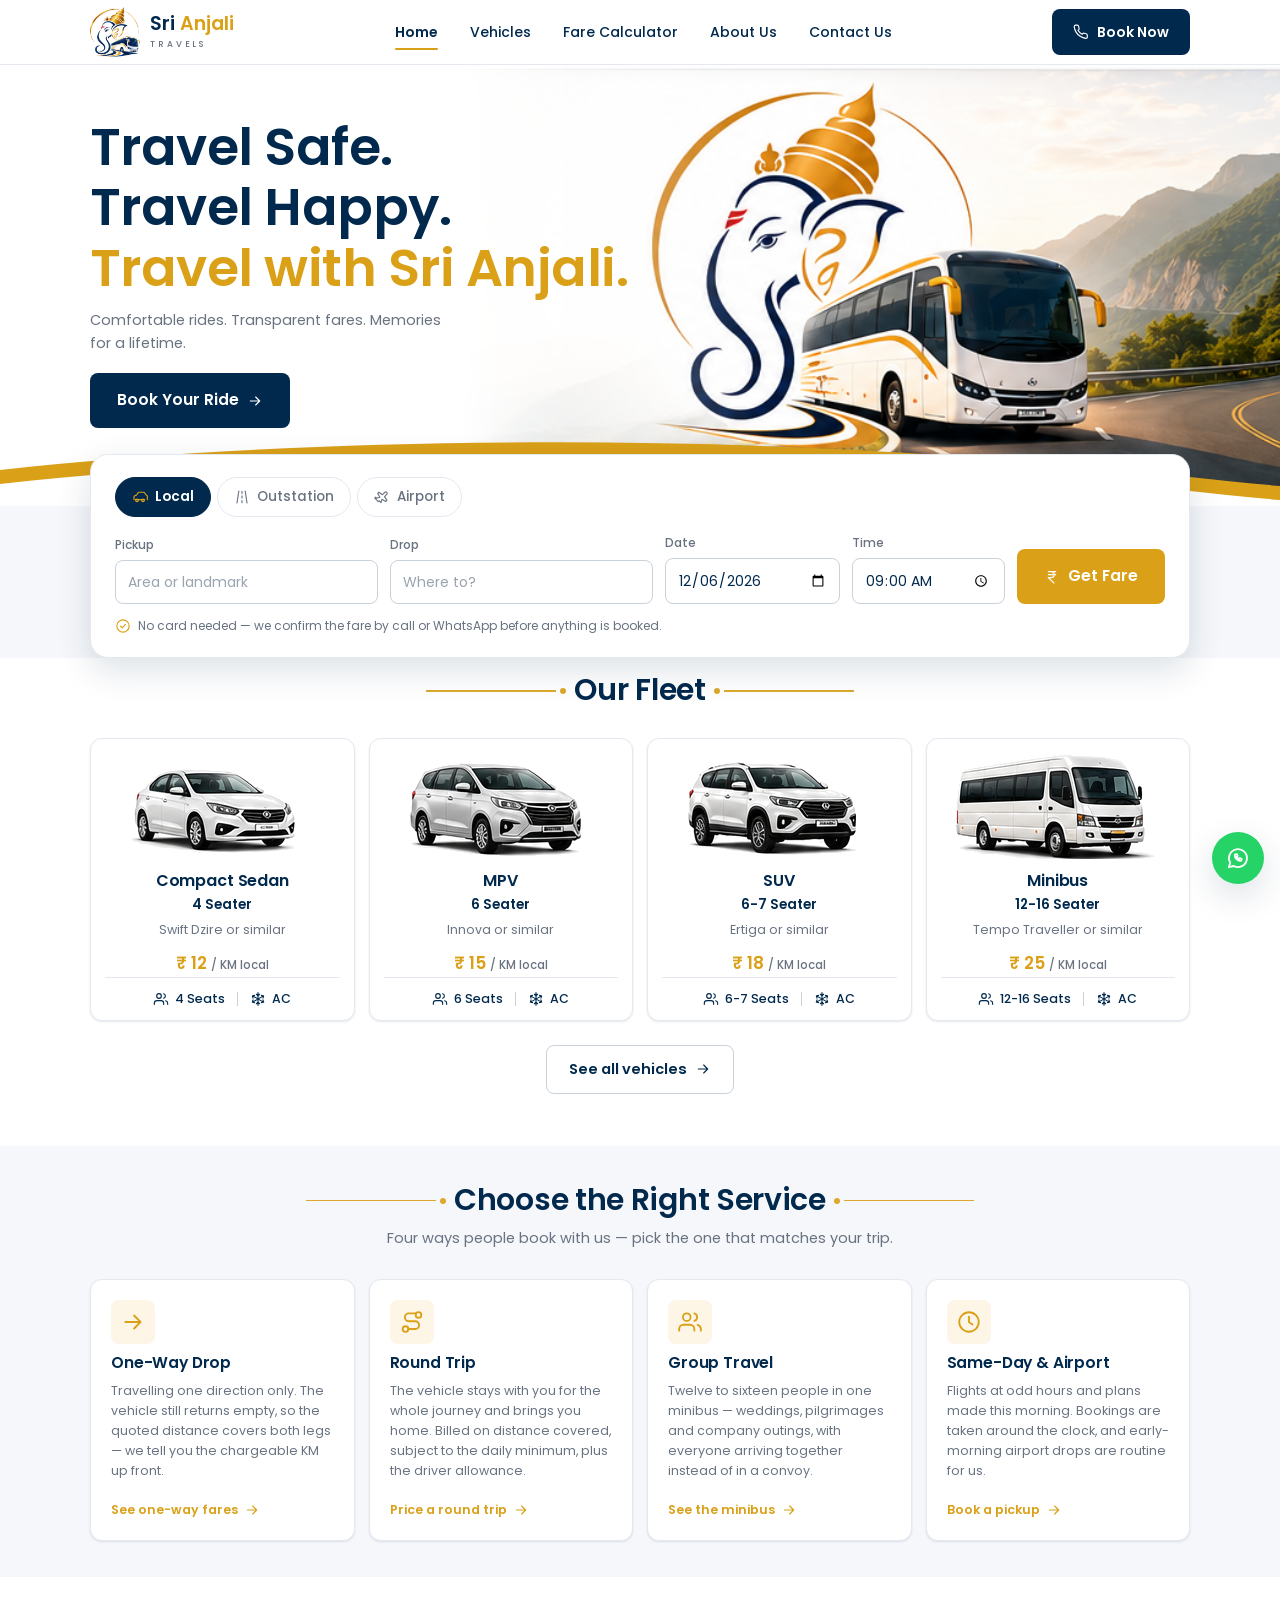
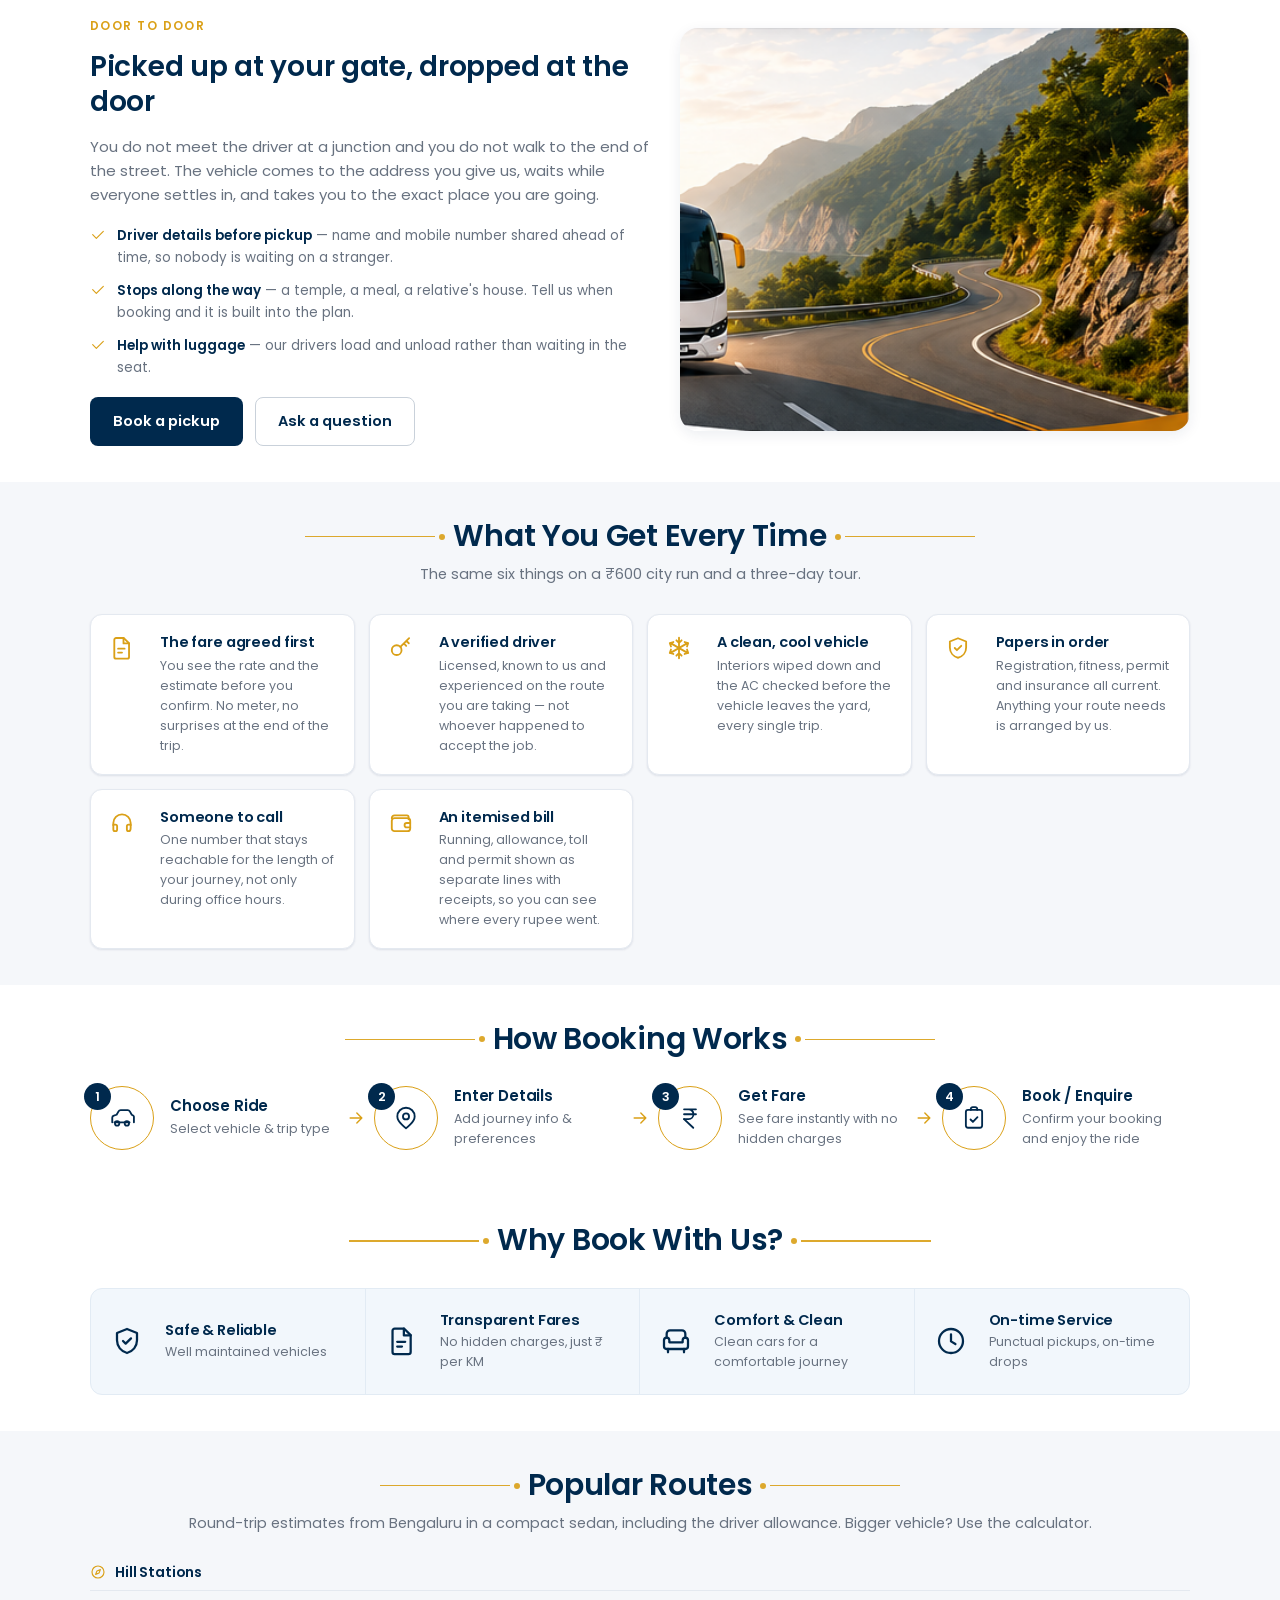
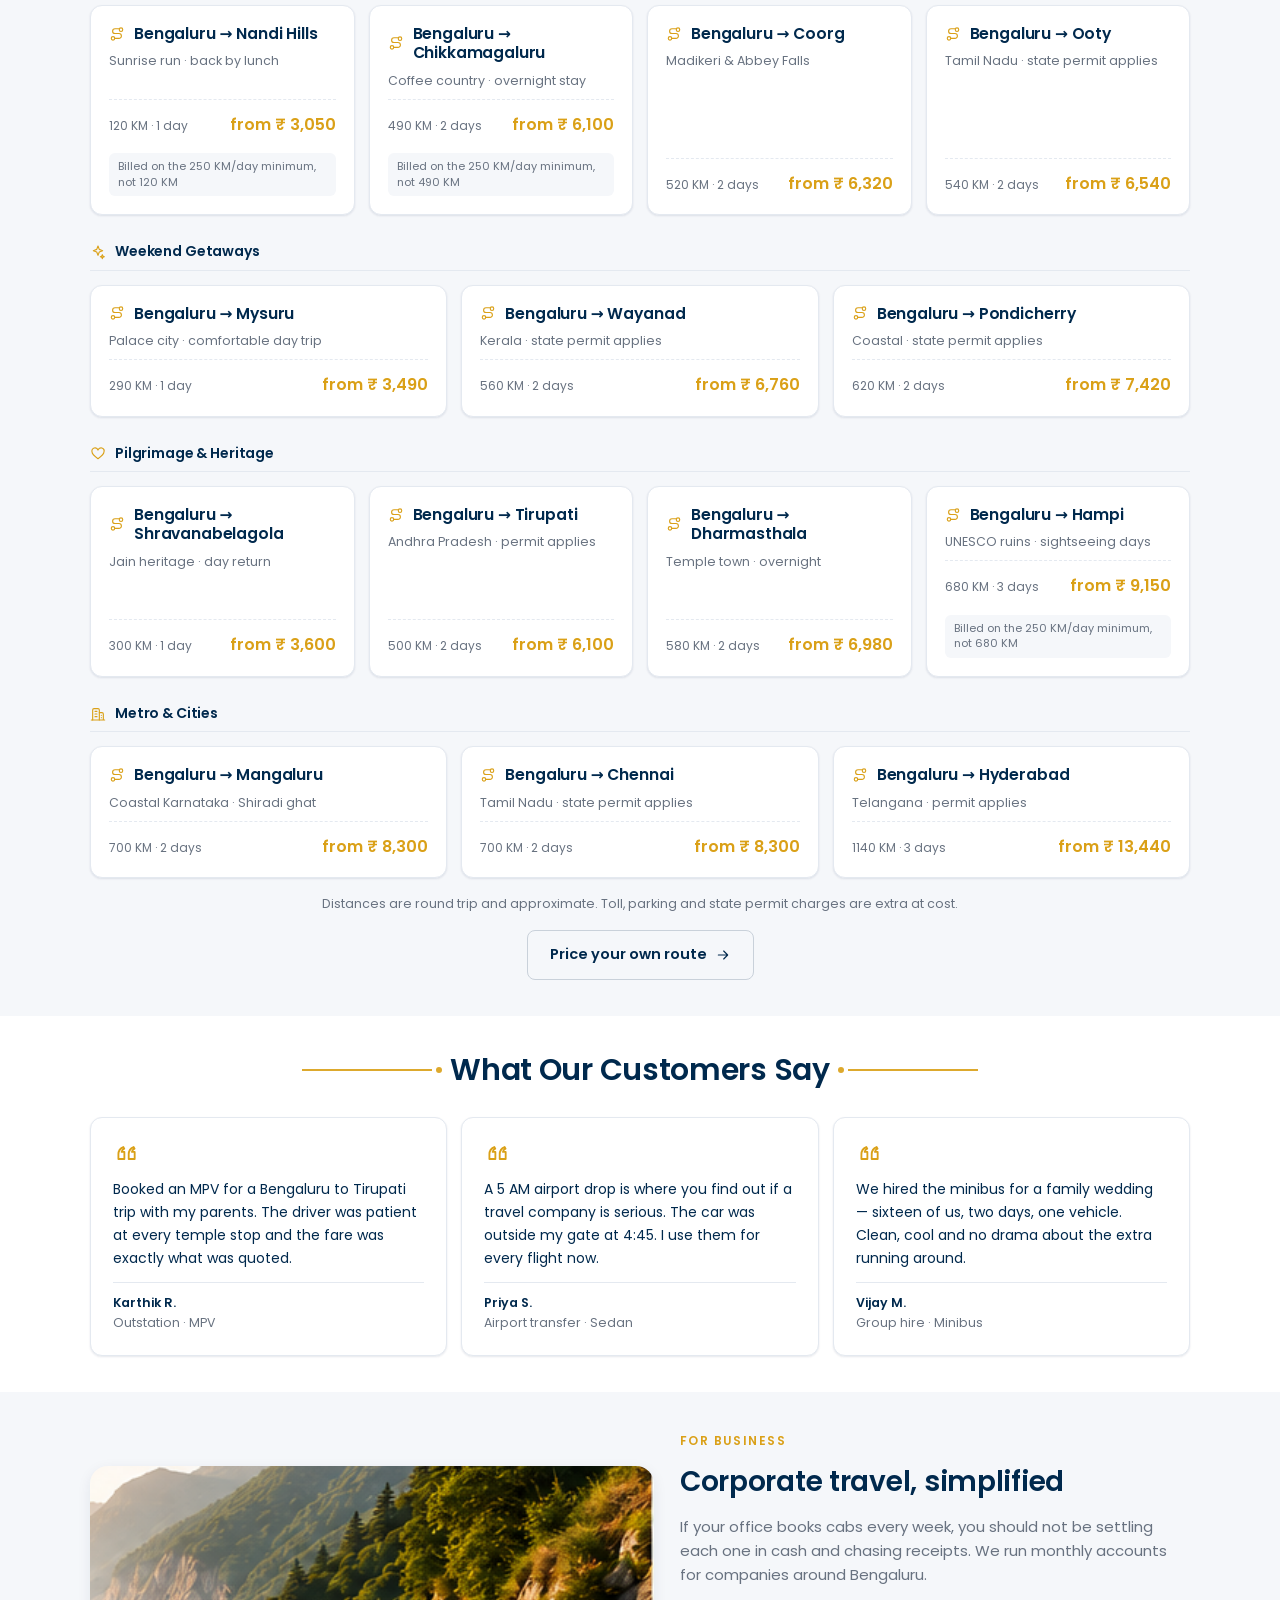
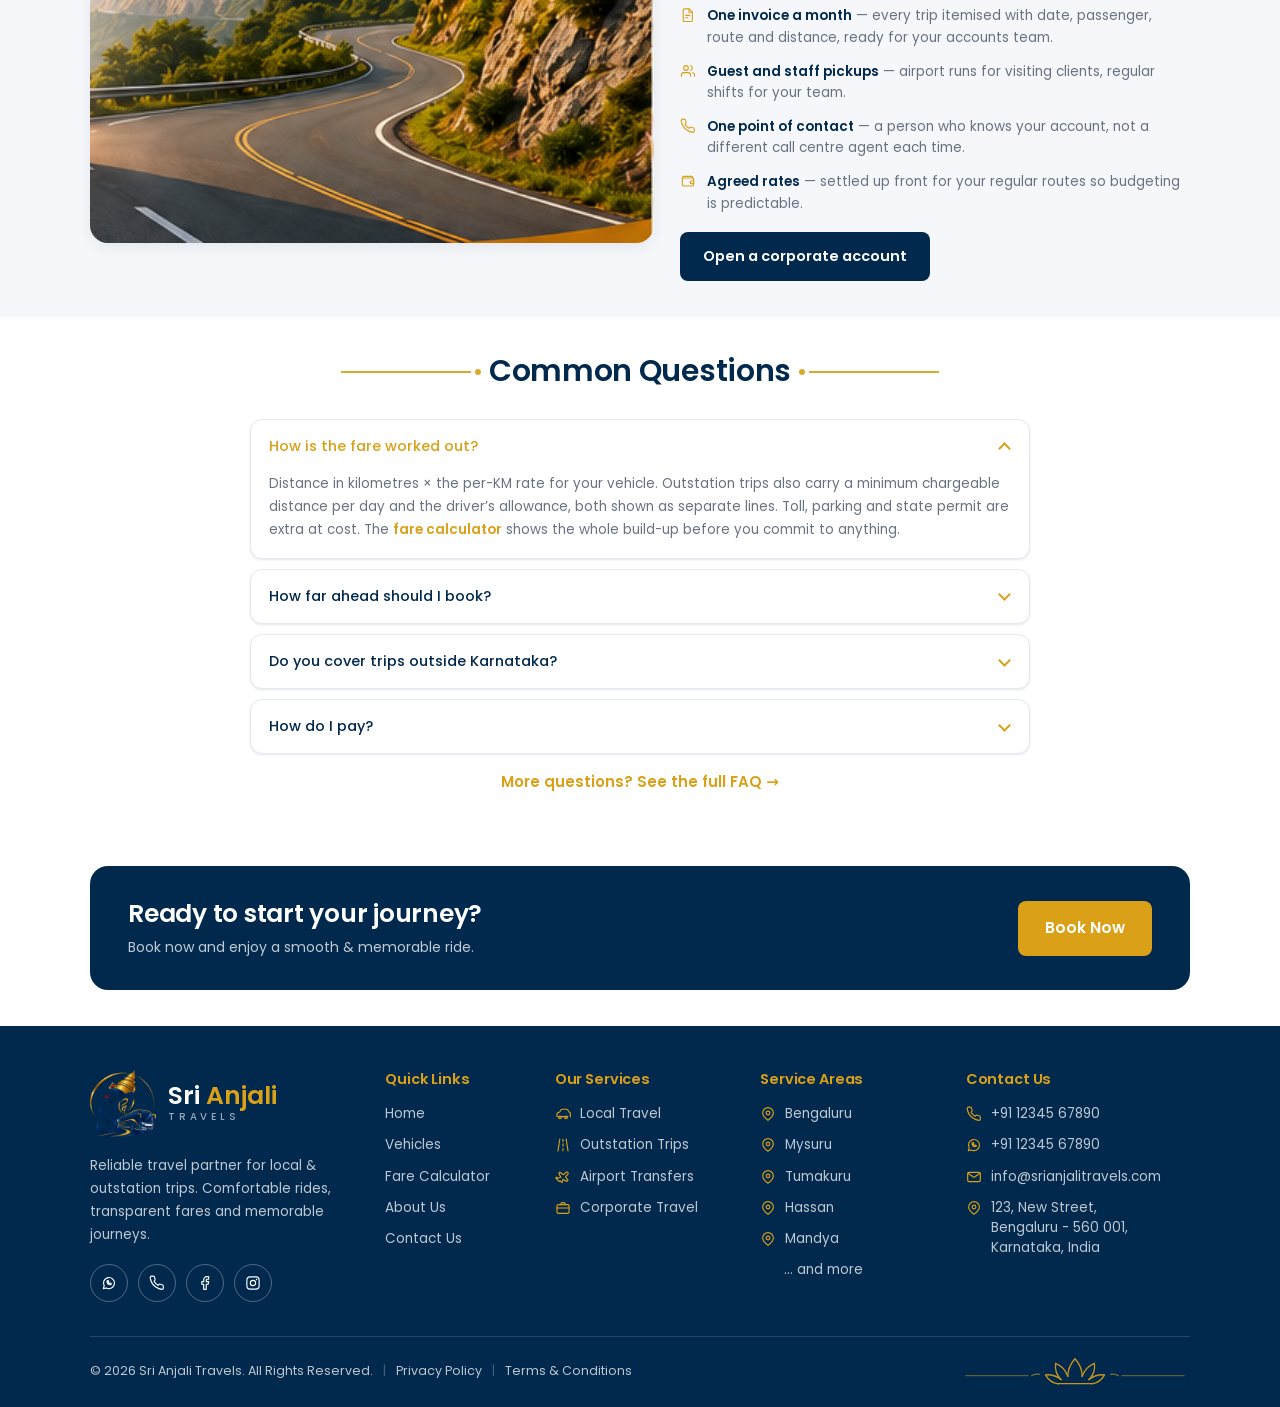
==== index.html @ a83c9cf2 "Add Sri Anjali Travels website Static, dependency-free site (plain HTML/CSS/JS, no build step) built" ====
<!DOCTYPE html>
<html lang="en">
<head>
<meta charset="utf-8">
<meta name="viewport" content="width=device-width, initial-scale=1">
<title>Sri Anjali Travels — Travel Safe. Travel Happy.</title>
<meta name="description" content="Sri Anjali Travels — comfortable cabs, MPVs, SUVs and minibuses for local and outstation trips from Bengaluru across South India. Transparent per-KM fares, no hidden charges.">
<link rel="icon" href="assets/img/logo-mark.png" type="image/png">
<link rel="preconnect" href="https://fonts.googleapis.com">
<link rel="preconnect" href="https://fonts.gstatic.com" crossorigin>
<link href="https://fonts.googleapis.com/css2?family=Poppins:wght@400;500;600&display=swap" rel="stylesheet">
<link rel="stylesheet" href="assets/css/styles.css">
</head>
<body>

<div id="siteHeader"></div>

<main>
  <!-- hero -->
  <section class="hero">
    <div class="wrap hero__inner">
      <div class="hero__copy">
        <h1>Travel Safe.<br>Travel Happy.<br><span class="accent">Travel with Sri Anjali.</span></h1>
        <p class="hero__lede">Comfortable rides. Transparent fares. Memories for a lifetime.</p>
        <div class="hero__cta">
          <a class="btn btn--navy btn--lg" href="booking.html">
            Book Your Ride <span class="ico ico--sm" data-ico="arrowRight"></span>
          </a>
        </div>
      </div>
    </div>
    <img class="hero__scene" src="assets/img/hero-scene.png"
         alt="A Sri Anjali Travels coach on a winding mountain highway" width="916" height="360">
    <svg class="hero__wave" viewBox="0 0 1440 64" preserveAspectRatio="none" aria-hidden="true">
      <path d="M0 28C300 -2 700-8 1040 12c200 12 320 26 400 32v20H0z" fill="#DAA017"/>
      <path d="M0 42C300 12 700 6 1040 26c200 12 320 26 400 32v6H0z" fill="#FFFFFF"/>
    </svg>
  </section>

  <!-- quick quote -->
  <div class="wrap">
    <form class="hsearch" id="quickQuote">
      <div class="hsearch__tabs" role="tablist" aria-label="Trip type">
        <button type="button" role="tab" data-qtype="local" aria-selected="true">
          <span class="ico ico--sm" data-ico="car"></span> Local
        </button>
        <button type="button" role="tab" data-qtype="outstation" aria-selected="false">
          <span class="ico ico--sm" data-ico="road"></span> Outstation
        </button>
        <button type="button" role="tab" data-qtype="airport" aria-selected="false">
          <span class="ico ico--sm" data-ico="plane"></span> Airport
        </button>
      </div>

      <div class="hsearch__grid">
        <div class="field">
          <label for="qFrom">Pickup</label>
          <input class="input" id="qFrom" type="text" placeholder="Area or landmark">
        </div>
        <div class="field">
          <label for="qTo">Drop</label>
          <input class="input" id="qTo" type="text" placeholder="Where to?">
        </div>
        <div class="field">
          <label for="qDate">Date</label>
          <input class="input" id="qDate" type="date">
        </div>
        <div class="field">
          <label for="qTime">Time</label>
          <input class="input" id="qTime" type="time" value="09:00">
        </div>
        <button class="btn btn--gold btn--lg hsearch__go" type="submit">
          <span class="ico ico--sm" data-ico="rupee"></span> Get Fare
        </button>
      </div>

      <p class="hsearch__note">
        <span class="ico ico--sm" data-ico="checkCircle"></span>
        No card needed — we confirm the fare by call or WhatsApp before anything is booked.
      </p>
    </form>
  </div>

  <!-- fleet -->
  <section class="section section--white" style="padding-top:14px">
    <div class="section-head">
      <h2 class="orn"><i class="orn__l"></i>Our Fleet<i class="orn__r"></i></h2>
    </div>
    <div class="wrap">
      <div class="grid grid--4" id="fleetGrid"></div>
      <p class="center mt-24">
        <a class="btn btn--ghost" href="vehicles.html">See all vehicles
          <span class="ico ico--sm" data-ico="arrowRight"></span>
        </a>
      </p>
    </div>
  </section>

  <!-- pick the right service -->
  <section class="section section--mist section--tight">
    <div class="section-head">
      <h2 class="orn"><i class="orn__l"></i>Choose the Right Service<i class="orn__r"></i></h2>
      <p>Four ways people book with us — pick the one that matches your trip.</p>
    </div>
    <div class="wrap">
      <div class="scards">
        <a class="scard" href="fare-calculator.html?type=outstation">
          <span class="scard__ico"><span class="ico ico--lg" data-ico="arrowRight"></span></span>
          <h3>One-Way Drop</h3>
          <p>Travelling one direction only. The vehicle still returns empty, so the quoted
            distance covers both legs — we tell you the chargeable KM up front.</p>
          <span class="scard__more">See one-way fares
            <span class="ico ico--sm" data-ico="arrowRight"></span></span>
        </a>

        <a class="scard" href="fare-calculator.html?type=outstation">
          <span class="scard__ico"><span class="ico ico--lg" data-ico="route"></span></span>
          <h3>Round Trip</h3>
          <p>The vehicle stays with you for the whole journey and brings you home. Billed on
            distance covered, subject to the daily minimum, plus the driver allowance.</p>
          <span class="scard__more">Price a round trip
            <span class="ico ico--sm" data-ico="arrowRight"></span></span>
        </a>

        <a class="scard" href="vehicle.html?v=minibus">
          <span class="scard__ico"><span class="ico ico--lg" data-ico="users"></span></span>
          <h3>Group Travel</h3>
          <p>Twelve to sixteen people in one minibus — weddings, pilgrimages and company
            outings, with everyone arriving together instead of in a convoy.</p>
          <span class="scard__more">See the minibus
            <span class="ico ico--sm" data-ico="arrowRight"></span></span>
        </a>

        <a class="scard" href="booking.html">
          <span class="scard__ico"><span class="ico ico--lg" data-ico="clock"></span></span>
          <h3>Same-Day &amp; Airport</h3>
          <p>Flights at odd hours and plans made this morning. Bookings are taken around the
            clock, and early-morning airport drops are routine for us.</p>
          <span class="scard__more">Book a pickup
            <span class="ico ico--sm" data-ico="arrowRight"></span></span>
        </a>
      </div>
    </div>
  </section>

  <!-- door to door -->
  <section class="section section--white section--tight">
    <div class="wrap split">
      <div>
        <span class="eyebrow">Door to Door</span>
        <h2 class="mt-12" style="font-size:clamp(21px,4.4vw,28px)">
          Picked up at your gate, dropped at the door
        </h2>
        <p class="muted mt-16">
          You do not meet the driver at a junction and you do not walk to the end of the street.
          The vehicle comes to the address you give us, waits while everyone settles in, and takes
          you to the exact place you are going.
        </p>
        <ul class="checklist">
          <li><span class="ico ico--sm" data-ico="check"></span>
            <span><strong>Driver details before pickup</strong> — name and mobile number shared
              ahead of time, so nobody is waiting on a stranger.</span></li>
          <li><span class="ico ico--sm" data-ico="check"></span>
            <span><strong>Stops along the way</strong> — a temple, a meal, a relative's house.
              Tell us when booking and it is built into the plan.</span></li>
          <li><span class="ico ico--sm" data-ico="check"></span>
            <span><strong>Help with luggage</strong> — our drivers load and unload rather than
              waiting in the seat.</span></li>
        </ul>
        <div class="hero__cta">
          <a class="btn btn--navy" href="booking.html">Book a pickup</a>
          <a class="btn btn--ghost" href="contact.html">Ask a question</a>
        </div>
      </div>
      <div class="split__media">
        <img src="assets/img/scene-about.png" alt="A Sri Anjali Travels coach on a mountain highway"
             width="446" height="352" loading="lazy">
      </div>
    </div>
  </section>

  <!-- included -->
  <section class="section section--mist section--tight">
    <div class="section-head">
      <h2 class="orn"><i class="orn__l"></i>What You Get Every Time<i class="orn__r"></i></h2>
      <p>The same six things on a ₹600 city run and a three-day tour.</p>
    </div>
    <div class="wrap">
      <div class="incl">
        <div class="incl__item">
          <span class="ico" data-ico="doc"></span>
          <div>
            <h3>The fare agreed first</h3>
            <p>You see the rate and the estimate before you confirm. No meter, no surprises at
              the end of the trip.</p>
          </div>
        </div>
        <div class="incl__item">
          <span class="ico" data-ico="key"></span>
          <div>
            <h3>A verified driver</h3>
            <p>Licensed, known to us and experienced on the route you are taking — not whoever
              happened to accept the job.</p>
          </div>
        </div>
        <div class="incl__item">
          <span class="ico" data-ico="snow"></span>
          <div>
            <h3>A clean, cool vehicle</h3>
            <p>Interiors wiped down and the AC checked before the vehicle leaves the yard,
              every single trip.</p>
          </div>
        </div>
        <div class="incl__item">
          <span class="ico" data-ico="shield"></span>
          <div>
            <h3>Papers in order</h3>
            <p>Registration, fitness, permit and insurance all current. Anything your route
              needs is arranged by us.</p>
          </div>
        </div>
        <div class="incl__item">
          <span class="ico" data-ico="headset"></span>
          <div>
            <h3>Someone to call</h3>
            <p>One number that stays reachable for the length of your journey, not only during
              office hours.</p>
          </div>
        </div>
        <div class="incl__item">
          <span class="ico" data-ico="wallet"></span>
          <div>
            <h3>An itemised bill</h3>
            <p>Running, allowance, toll and permit shown as separate lines with receipts, so you
              can see where every rupee went.</p>
          </div>
        </div>
      </div>
    </div>
  </section>

  <!-- how it works -->
  <section class="section section--white section--tight">
    <div class="section-head">
      <h2 class="orn"><i class="orn__l"></i>How Booking Works<i class="orn__r"></i></h2>
    </div>
    <div class="wrap">
      <div class="flow">
        <div class="flow__item">
          <div class="flow__badge"><b>1</b><span class="ico ico--lg" data-ico="car"></span></div>
          <div>
            <h3>Choose Ride</h3>
            <p>Select vehicle &amp; trip type</p>
          </div>
        </div>
        <div class="flow__arrow"><span class="ico" data-ico="arrowRight"></span></div>

        <div class="flow__item">
          <div class="flow__badge"><b>2</b><span class="ico ico--lg" data-ico="pin"></span></div>
          <div>
            <h3>Enter Details</h3>
            <p>Add journey info &amp; preferences</p>
          </div>
        </div>
        <div class="flow__arrow"><span class="ico" data-ico="arrowRight"></span></div>

        <div class="flow__item">
          <div class="flow__badge"><b>3</b><span class="ico ico--lg" data-ico="rupee"></span></div>
          <div>
            <h3>Get Fare</h3>
            <p>See fare instantly with no hidden charges</p>
          </div>
        </div>
        <div class="flow__arrow"><span class="ico" data-ico="arrowRight"></span></div>

        <div class="flow__item">
          <div class="flow__badge"><b>4</b><span class="ico ico--lg" data-ico="clipboard"></span></div>
          <div>
            <h3>Book / Enquire</h3>
            <p>Confirm your booking and enjoy the ride</p>
          </div>
        </div>
      </div>
    </div>
  </section>

  <!-- why us -->
  <section class="section section--white section--tight">
    <div class="section-head">
      <h2 class="orn"><i class="orn__l"></i>Why Book With Us?<i class="orn__r"></i></h2>
    </div>
    <div class="wrap">
      <div class="why">
        <div class="why__item">
          <span class="ico" data-ico="shield"></span>
          <div>
            <h3>Safe &amp; Reliable</h3>
            <p>Well maintained vehicles</p>
          </div>
        </div>
        <div class="why__item">
          <span class="ico" data-ico="doc"></span>
          <div>
            <h3>Transparent Fares</h3>
            <p>No hidden charges, just ₹ per KM</p>
          </div>
        </div>
        <div class="why__item">
          <span class="ico" data-ico="seat"></span>
          <div>
            <h3>Comfort &amp; Clean</h3>
            <p>Clean cars for a comfortable journey</p>
          </div>
        </div>
        <div class="why__item">
          <span class="ico" data-ico="clock"></span>
          <div>
            <h3>On-time Service</h3>
            <p>Punctual pickups, on-time drops</p>
          </div>
        </div>
      </div>
    </div>
  </section>

  <!-- popular routes -->
  <section class="section section--mist section--tight">
    <div class="section-head">
      <h2 class="orn"><i class="orn__l"></i>Popular Routes<i class="orn__r"></i></h2>
      <p>Round-trip estimates from Bengaluru in a compact sedan, including the driver allowance.
        Bigger vehicle? Use the calculator.</p>
    </div>
    <div class="wrap">
      <div id="routeGroups"></div>
      <p class="center small muted mt-16">Distances are round trip and approximate. Toll, parking and
        state permit charges are extra at cost.</p>
      <p class="center mt-16">
        <a class="btn btn--ghost" href="fare-calculator.html?type=outstation">
          Price your own route <span class="ico ico--sm" data-ico="arrowRight"></span>
        </a>
      </p>
    </div>
  </section>

  <!-- testimonials -->
  <section class="section section--white section--tight">
    <div class="section-head">
      <h2 class="orn"><i class="orn__l"></i>What Our Customers Say<i class="orn__r"></i></h2>
    </div>
    <div class="wrap">
      <div class="grid" style="grid-template-columns:repeat(auto-fit,minmax(min(260px,100%),1fr))">
        <blockquote class="tcard">
          <span class="ico ico--lg" data-ico="quote"></span>
          <p>Booked an MPV for a Bengaluru to Tirupati trip with my parents. The driver was
            patient at every temple stop and the fare was exactly what was quoted.</p>
          <footer><strong>Karthik R.</strong><span>Outstation · MPV</span></footer>
        </blockquote>
        <blockquote class="tcard">
          <span class="ico ico--lg" data-ico="quote"></span>
          <p>A 5 AM airport drop is where you find out if a travel company is serious. The car was
            outside my gate at 4:45. I use them for every flight now.</p>
          <footer><strong>Priya S.</strong><span>Airport transfer · Sedan</span></footer>
        </blockquote>
        <blockquote class="tcard">
          <span class="ico ico--lg" data-ico="quote"></span>
          <p>We hired the minibus for a family wedding — sixteen of us, two days, one vehicle.
            Clean, cool and no drama about the extra running around.</p>
          <footer><strong>Vijay M.</strong><span>Group hire · Minibus</span></footer>
        </blockquote>
      </div>
    </div>
  </section>

  <!-- corporate -->
  <section class="section section--mist section--tight">
    <div class="wrap split split--flip">
      <div class="split__media">
        <img src="assets/img/scene-contact.png" alt="A highway through the Western Ghats"
             width="386" height="258" loading="lazy">
      </div>
      <div>
        <span class="eyebrow">For Business</span>
        <h2 class="mt-12" style="font-size:clamp(21px,4.4vw,28px)">Corporate travel, simplified</h2>
        <p class="muted mt-16">
          If your office books cabs every week, you should not be settling each one in cash and
          chasing receipts. We run monthly accounts for companies around Bengaluru.
        </p>
        <ul class="checklist">
          <li><span class="ico ico--sm" data-ico="doc"></span>
            <span><strong>One invoice a month</strong> — every trip itemised with date, passenger,
              route and distance, ready for your accounts team.</span></li>
          <li><span class="ico ico--sm" data-ico="users"></span>
            <span><strong>Guest and staff pickups</strong> — airport runs for visiting clients,
              regular shifts for your team.</span></li>
          <li><span class="ico ico--sm" data-ico="phone"></span>
            <span><strong>One point of contact</strong> — a person who knows your account, not a
              different call centre agent each time.</span></li>
          <li><span class="ico ico--sm" data-ico="wallet"></span>
            <span><strong>Agreed rates</strong> — settled up front for your regular routes so
              budgeting is predictable.</span></li>
        </ul>
        <div class="hero__cta">
          <a class="btn btn--navy" href="contact.html">Open a corporate account</a>
        </div>
      </div>
    </div>
  </section>

  <!-- faq -->
  <section class="section section--white section--tight">
    <div class="section-head">
      <h2 class="orn"><i class="orn__l"></i>Common Questions<i class="orn__r"></i></h2>
    </div>
    <div class="wrap" style="max-width:820px">
      <div class="faq">
        <details open>
          <summary>How is the fare worked out?</summary>
          <p>Distance in kilometres × the per-KM rate for your vehicle. Outstation trips also carry
            a minimum chargeable distance per day and the driver&rsquo;s allowance, both shown as
            separate lines. Toll, parking and state permit are extra at cost. The
            <a class="gold-link" href="fare-calculator.html">fare calculator</a> shows the whole
            build-up before you commit to anything.</p>
        </details>
        <details>
          <summary>How far ahead should I book?</summary>
          <p>A day is comfortable for city trips and airport runs. For outstation journeys, the
            minibus, or anything in wedding season, give us two to three days so we can put the
            right vehicle and driver on it.</p>
        </details>
        <details>
          <summary>Do you cover trips outside Karnataka?</summary>
          <p>Yes — Tamil Nadu, Kerala, Andhra Pradesh and Telangana are regular runs for us. Those routes need a
            state entry permit, which we arrange and pass on at cost. We tell you at the quoting
            stage whether your route needs one.</p>
        </details>
        <details>
          <summary>How do I pay?</summary>
          <p>Cash, UPI or bank transfer at the end of the trip. Longer outstation trips may need an
            advance towards fuel and driver expenses, and corporate clients can be invoiced monthly.</p>
        </details>
      </div>
      <p class="center mt-16">
        <a class="gold-link" href="contact.html">More questions? See the full FAQ →</a>
      </p>
    </div>
  </section>

  <!-- cta band -->
  <section class="section section--tight section--white">
    <div class="wrap">
      <div class="band">
        <div class="band__inner">
          <div>
            <h2>Ready to start your journey?</h2>
            <p>Book now and enjoy a smooth &amp; memorable ride.</p>
          </div>
          <a class="btn btn--gold btn--lg" href="booking.html">Book Now</a>
        </div>
      </div>
    </div>
  </section>
</main>

<div id="siteFooter"></div>

<script src="assets/js/data.js"></script>
<script src="assets/js/app.js"></script>
<script src="assets/js/chrome.js"></script>
<script>
/* Fleet cards render from the shared vehicle list so the homepage, the vehicles
   page and the fare calculator can never drift apart. */
document.addEventListener('DOMContentLoaded', function () {
  var rates = SA.getRates();
  var grid = document.getElementById('fleetGrid');
  grid.innerHTML = SA.VEHICLES.map(function (v) {
    return '<a class="pcard" href="vehicle.html?v=' + v.id + '">' +
      '<img class="pcard__img" src="' + v.img + '" alt="' + UI.esc(v.name) + '">' +
      '<h3>' + UI.esc(v.name) + '</h3>' +
      '<div class="seats">' + UI.esc(v.seats) + '</div>' +
      '<div class="eg">' + UI.esc(v.example) + '</div>' +
      '<div class="pcard__rate">₹ ' + rates[v.id].local + ' <span>/ KM local</span></div>' +
      '<div class="pcard__meta">' +
        '<span><span class="ico ico--sm" data-ico="users"></span>' + UI.esc(v.seatCount) + '</span>' +
        '<span class="sep"></span>' +
        '<span><span class="ico ico--sm" data-ico="snow"></span>AC</span>' +
      '</div>' +
    '</a>';
  }).join('');

  /* Quick-quote widget: collects the trip and hands it to the booking form
     prefilled, rather than trying to be a second booking form itself. */
  (function () {
    var form = document.getElementById('quickQuote');
    var tabs = form.querySelector('.hsearch__tabs');
    var type = 'local';

    var today = new Date();
    var iso = today.getFullYear() + '-' +
      String(today.getMonth() + 1).padStart(2, '0') + '-' +
      String(today.getDate()).padStart(2, '0');
    var dateEl = document.getElementById('qDate');
    dateEl.min = iso;
    dateEl.value = iso;

    tabs.addEventListener('click', function (e) {
      var b = e.target.closest('button[data-qtype]');
      if (!b) return;
      type = b.getAttribute('data-qtype');
      Array.prototype.forEach.call(tabs.querySelectorAll('button'), function (x) {
        x.setAttribute('aria-selected', x === b ? 'true' : 'false');
      });
    });

    form.addEventListener('submit', function (e) {
      e.preventDefault();
      /* "Airport" is a local trip in pricing terms — it just prefills the drop. */
      var tripType = type === 'outstation' ? 'outstation' : 'local';
      var drop = document.getElementById('qTo').value.trim();
      if (type === 'airport' && !drop) drop = 'Kempegowda International Airport';

      window.location.href = 'booking.html?' + UI.query({
        type: tripType,
        from: document.getElementById('qFrom').value.trim(),
        to: drop,
        date: dateEl.value,
        time: document.getElementById('qTime').value
      });
    });
  })();

  /* Popular routes priced live off the current sedan outstation rate. */
  /* Routes grouped by the kind of trip people actually plan. */
  document.getElementById('routeGroups').innerHTML = SA.ROUTE_GROUPS.map(function (g) {
    var inGroup = SA.ROUTES.filter(function (r) { return r.group === g.id; });
    if (!inGroup.length) return '';

    var cards = inGroup.map(function (r) {
      var days = r.days || SA.suggestedDays(r.km);
      var q = SA.quote('sedan', 'outstation', r.km, { days: days });
      return '<a class="rcard" href="booking.html?' +
          UI.query({ v: 'sedan', type: 'outstation', km: r.km, days: days, to: r.to }) + '">' +
        '<div class="rcard__head">' +
          '<span class="ico ico--sm" data-ico="route"></span>' +
          '<h3>Bengaluru → ' + UI.esc(r.to) + '</h3>' +
        '</div>' +
        '<p class="rcard__note">' + r.note + '</p>' +
        '<div class="rcard__foot">' +
          '<span class="km">' + r.km + ' KM · ' + days + ' day' + (days > 1 ? 's' : '') + '</span>' +
          '<span class="fare">from ' + SA.money(q.total) + '</span>' +
        '</div>' +
        /* Short hops price on the daily minimum, not the distance — say so, or the
           card looks broken when several routes quote the same figure. */
        (q.minApplied
          ? '<div class="rcard__min">Billed on the ' + q.minKmPerDay +
              ' KM/day minimum, not ' + q.enteredKm + ' KM</div>'
          : '') +
      '</a>';
    }).join('');

    return '<div class="rgroup">' +
      '<h3 class="rgroup__title">' +
        '<span class="ico ico--sm" data-ico="' + g.ico + '"></span>' + g.label +
      '</h3>' +
      '<div class="grid" style="grid-template-columns:repeat(auto-fit,minmax(min(250px,100%),1fr))">' +
        cards +
      '</div>' +
    '</div>';
  }).join('');

  UI.hydrateIcons(document);
});
</script>
</body>
</html>
---- assets/css/styles.css ----
/* ==========================================================================
   Sri Anjali Travels - design system
   Palette: #00294D navy | #DAA017 gold | #F5F7FA mist | #FFFFFF | #687280
   Type: Poppins (SemiBold / Medium / Regular)
   ========================================================================== */

:root{
  --navy:#00294D;
  --navy-600:#123f6b;
  --navy-050:#eaf0f6;
  --gold:#DAA017;
  --gold-600:#b8850f;
  --gold-050:#fdf6e6;
  --mist:#F5F7FA;
  --white:#FFFFFF;
  --grey:#687280;
  --grey-300:#c9d1da;
  --line:#e4e9f0;
  --ok:#1f7a4d;
  --ok-bg:#e7f5ee;

  --r-sm:8px;
  --r:12px;
  --r-lg:18px;
  --r-pill:999px;

  --sh-1:0 1px 2px rgba(0,41,77,.06), 0 1px 3px rgba(0,41,77,.05);
  --sh-2:0 4px 14px rgba(0,41,77,.08);
  --sh-3:0 12px 34px rgba(0,41,77,.14);

  --header-h:64px;
  --wrap:1140px;
}

*,*::before,*::after{box-sizing:border-box}
html{-webkit-text-size-adjust:100%;scroll-behavior:smooth}
body{
  margin:0;
  font-family:"Poppins",system-ui,-apple-system,"Segoe UI",Roboto,sans-serif;
  font-size:15px;
  line-height:1.6;
  color:var(--navy);
  background:var(--mist);
  -webkit-font-smoothing:antialiased;
}
img,svg{max-width:100%;display:block}
a{color:inherit;text-decoration:none}
button,input,select,textarea{font:inherit;color:inherit}
h1,h2,h3,h4{margin:0;font-weight:600;line-height:1.25;letter-spacing:-.01em}
p{margin:0}
ul{margin:0;padding:0;list-style:none}

/* ---------- layout ---------- */
.wrap{width:100%;max-width:var(--wrap);margin-inline:auto;padding-inline:20px}
.section{padding:52px 0}
.section--tight{padding:36px 0}
.section--mist{background:var(--mist)}
.section--white{background:var(--white)}
.stack{display:grid;gap:14px}
.center{text-align:center}

/* Section headings sit outside .wrap, so they need their own inline padding to
   keep the gold ornament off the screen edge. Zeroed if ever nested in a wrap. */
.section-head{text-align:center;margin-bottom:28px;padding-inline:20px}
.wrap .section-head{padding-inline:0}
.section-head h2{font-size:clamp(21px,4.4vw,30px)}
.section-head p{color:var(--grey);margin-top:8px;font-size:14.5px}

.eyebrow{
  display:inline-block;font-size:12px;font-weight:600;letter-spacing:.12em;
  text-transform:uppercase;color:var(--gold);
}

/* ---------- header ---------- */
.site-header{
  position:sticky;top:0;z-index:60;background:var(--white);
  border-bottom:1px solid var(--line);
}
.site-header__inner{
  height:var(--header-h);display:flex;align-items:center;justify-content:space-between;gap:16px;
}
.logo{display:flex;align-items:center;gap:10px;flex-shrink:0}
/* the mark is a transparent PNG, so it sits on the white header and navy footer alike */
.logo__mark{width:50px;height:auto;flex:none}
@media(max-width:420px){.logo__mark{width:42px}}
.logo__text{line-height:1.05}
.logo__name{font-size:19px;font-weight:600;color:var(--navy)}
.logo__name em{font-style:normal;color:var(--gold)}
.logo__sub{
  font-size:8.5px;letter-spacing:.34em;text-transform:uppercase;
  color:var(--grey);font-weight:500;
}

.nav{display:none;align-items:center;gap:4px}
.nav a{
  padding:8px 14px;border-radius:var(--r-pill);font-size:14px;font-weight:500;
  color:var(--navy);transition:background .18s,color .18s;
}
.nav a:hover{background:var(--navy-050)}
/* :not(.btn) so the "Book Now" pill keeps its own styling on booking.html */
.nav a[aria-current="page"]:not(.btn){font-weight:600;position:relative}
.nav a[aria-current="page"]:not(.btn)::after{
  content:"";position:absolute;left:14px;right:14px;bottom:1px;height:2.5px;
  background:var(--gold);border-radius:2px;
}

.nav-toggle{
  display:inline-grid;place-items:center;width:42px;height:42px;
  border:1px solid var(--line);background:var(--white);border-radius:var(--r-sm);cursor:pointer;
}
.nav-toggle span{display:block;width:18px;height:2px;background:var(--navy);border-radius:2px;position:relative}
.nav-toggle span::before,.nav-toggle span::after{
  content:"";position:absolute;left:0;width:18px;height:2px;background:var(--navy);border-radius:2px;
  transition:transform .2s,top .2s;
}
.nav-toggle span::before{top:-6px}
.nav-toggle span::after{top:6px}
.nav-toggle[aria-expanded="true"] span{background:transparent}
.nav-toggle[aria-expanded="true"] span::before{top:0;transform:rotate(45deg)}
.nav-toggle[aria-expanded="true"] span::after{top:0;transform:rotate(-45deg)}

.mobile-nav{
  display:none;border-top:1px solid var(--line);background:var(--white);
  padding:8px 20px 18px;
}
.mobile-nav.is-open{display:block}
.mobile-nav a{
  display:block;padding:12px 4px;font-weight:500;border-bottom:1px solid var(--line);
}
.mobile-nav a:last-child{border-bottom:0}
.mobile-nav a[aria-current="page"]{color:var(--gold)}

/* Scoped to the header so it beats .btn{display:inline-flex}, which is declared
   later in this file. A booking CTA earns its place on mobile too, so it stays
   visible and just gets tighter. */
.site-header__inner .nav-cta{
  display:inline-flex;flex:none;padding:9px 13px;font-size:13px;gap:6px;
}
@media(max-width:359px){
  .site-header__inner .nav-cta{padding:9px 11px}
  .site-header__inner .nav-cta .cta-label{display:none}
}

@media(min-width:900px){
  .nav{display:flex;flex:1;justify-content:center}
  .site-header__inner .nav-cta{padding:11px 20px;font-size:14px;gap:8px}
  .nav-toggle{display:none}
  .mobile-nav{display:none !important}
}

/* page bar (sub-page hero strip) */
.pagebar{background:var(--navy);color:var(--white);padding:22px 0}
.pagebar__inner{display:flex;align-items:center;gap:12px}
.pagebar .back{
  width:34px;height:34px;display:grid;place-items:center;border-radius:var(--r-sm);
  background:rgba(255,255,255,.1);flex:none;transition:background .18s;
}
.pagebar .back:hover{background:rgba(255,255,255,.2)}
.pagebar h1{font-size:clamp(19px,4vw,24px)}
.pagebar p{font-size:13.5px;color:rgba(255,255,255,.72);margin-top:2px}
.pagebar .ico{color:var(--gold)}

/* ---------- buttons ---------- */
.btn{
  display:inline-flex;align-items:center;justify-content:center;gap:8px;
  padding:12px 22px;border-radius:var(--r-sm);border:1px solid transparent;
  font-size:14.5px;font-weight:600;cursor:pointer;text-align:center;
  transition:background .18s,color .18s,border-color .18s,transform .12s,box-shadow .18s;
}
.btn:active{transform:translateY(1px)}
.btn--navy{background:var(--navy);color:var(--white)}
.btn--navy:hover{background:var(--navy-600)}
.btn--gold{background:var(--gold);color:var(--white)}
.btn--gold:hover{background:var(--gold-600)}
.btn--ghost{background:transparent;color:var(--navy);border-color:var(--grey-300)}
.btn--ghost:hover{border-color:var(--navy);background:var(--white)}
.btn--light{background:var(--white);color:var(--navy)}
.btn--light:hover{background:var(--mist)}
.btn--block{display:flex;width:100%}
.btn--lg{padding:14px 26px;font-size:15.5px}
.btn--sm{padding:7px 13px;font-size:13px;border-radius:6px}
.btn[disabled]{opacity:.55;cursor:not-allowed}

/* ---------- cards & surfaces ---------- */
.card{background:var(--white);border:1px solid var(--line);border-radius:var(--r);box-shadow:var(--sh-1)}
.card--pad{padding:18px}
.panel{background:var(--white);border:1px solid var(--line);border-radius:var(--r-lg);box-shadow:var(--sh-2);padding:22px}
.note{
  display:flex;gap:10px;align-items:flex-start;background:var(--mist);
  border:1px solid var(--line);border-radius:var(--r);padding:13px 15px;
  font-size:13px;color:var(--grey);
}
.note .ico{color:var(--navy);flex:none;margin-top:1px}

.ico{display:inline-flex;width:20px;height:20px;flex:none}
.ico svg{width:100%;height:100%}
.ico--lg{width:26px;height:26px}
.ico--sm{width:16px;height:16px}

/* ---------- hero ---------- */
.hero{background:var(--white);overflow:hidden;position:relative}
/* Mobile hero is deliberately compact: the whole point of the page is the quote
   card below it, so the hero must not eat the entire first screen. */
/* padding-block, not the shorthand: this element also carries .wrap, whose
   padding-inline:20px is the only thing insetting the text on mobile. */
.hero__inner{position:relative;z-index:2;padding-block:22px 0}
.hero__copy{max-width:600px}
/* min sized so "Travel with Sri Anjali." stays on one line on a small phone
   rather than orphaning the last word */
.hero h1{font-size:clamp(24px,6.8vw,52px);line-height:1.16}
.hero h1 .accent{color:var(--gold)}
.hero__lede{margin-top:11px;color:var(--grey);font-size:14.5px;max-width:40ch}
.hero__cta{margin-top:18px;display:flex;flex-wrap:wrap;gap:12px}
.hero__scene{
  width:100%;height:172px;object-fit:cover;object-position:52% 42%;
  margin-top:16px;display:block;
}
.hero__wave{display:block;width:100%;height:26px;position:relative;z-index:3;margin-top:-2px}
@media(min-width:560px){
  .hero__scene{height:210px}
  .hero__wave{height:34px}
}
@media(min-width:900px){
  .hero__inner{min-height:400px;display:grid;align-items:center;padding-block:52px 76px}
  /* on wide screens the photo bleeds off the right edge and dissolves into the page */
  .hero__scene{
    position:absolute;inset:0 0 auto auto;z-index:1;margin:0;
    width:64%;height:100%;object-position:left center;
    -webkit-mask-image:linear-gradient(to right,transparent 0,rgba(0,0,0,.6) 15%,#000 36%);
    mask-image:linear-gradient(to right,transparent 0,rgba(0,0,0,.6) 15%,#000 36%);
  }
  .hero__wave{height:64px;margin-top:-62px}
}

/* ---------- hero quick-quote widget ---------- */
/* On small screens the card sits below the gold wave. Pulling it up over the
   wave only works once the wave is wide enough to still read either side. */
.hsearch{
  position:relative;z-index:4;background:var(--white);border:1px solid var(--line);
  border-radius:var(--r-lg);box-shadow:var(--sh-2);padding:16px;
  margin:18px auto 0;max-width:var(--wrap);
}
@media(min-width:900px){
  .hsearch{padding:22px 24px;margin-top:-52px;box-shadow:var(--sh-3)}
}
.hsearch__tabs{display:flex;gap:6px;flex-wrap:wrap;margin-bottom:16px}
.hsearch__tabs button{
  border:1px solid var(--line);background:var(--white);border-radius:var(--r-pill);
  padding:8px 16px;font-size:13.5px;font-weight:500;color:var(--grey);cursor:pointer;
  display:inline-flex;align-items:center;gap:7px;transition:all .16s;
}
.hsearch__tabs button .ico{color:var(--grey)}
.hsearch__tabs button[aria-selected="true"]{
  background:var(--navy);border-color:var(--navy);color:var(--white);font-weight:600;
}
.hsearch__tabs button[aria-selected="true"] .ico{color:var(--gold)}
.hsearch__grid{display:grid;gap:12px}
@media(min-width:700px){.hsearch__grid{grid-template-columns:repeat(2,minmax(0,1fr))}}
@media(min-width:1040px){.hsearch__grid{grid-template-columns:1.2fr 1.2fr .8fr .7fr auto;align-items:end}}
.hsearch .field label{font-size:12px;color:var(--grey);font-weight:500}
.hsearch .input,.hsearch .select{padding:10px 12px;font-size:14px}
.hsearch__go{white-space:nowrap}
@media(max-width:1039px){.hsearch__go{width:100%}}
.hsearch__note{
  margin-top:12px;font-size:12px;color:var(--grey);display:flex;align-items:center;gap:7px;
}
.hsearch__note .ico{color:var(--gold)}

/* ---------- service type cards ---------- */
.scards{display:grid;gap:14px;grid-template-columns:repeat(auto-fit,minmax(min(240px,100%),1fr))}
.scard{
  background:var(--white);border:1px solid var(--line);border-radius:var(--r);
  padding:20px;box-shadow:var(--sh-1);display:flex;flex-direction:column;gap:9px;
  transition:transform .18s,box-shadow .18s,border-color .18s;
}
a.scard:hover{transform:translateY(-3px);box-shadow:var(--sh-2);border-color:var(--gold)}
.scard__ico{
  width:44px;height:44px;border-radius:var(--r-sm);background:var(--gold-050);
  display:grid;place-items:center;color:var(--gold);
}
.scard h3{font-size:15.5px}
.scard p{font-size:12.5px;color:var(--grey);line-height:1.6}
.scard__more{
  margin-top:auto;padding-top:10px;font-size:12.5px;font-weight:600;color:var(--gold);
  display:inline-flex;align-items:center;gap:6px;
}

/* ---------- included-with-booking grid ---------- */
.incl{display:grid;gap:14px;grid-template-columns:repeat(auto-fit,minmax(min(260px,100%),1fr))}
.incl__item{
  background:var(--white);border:1px solid var(--line);border-radius:var(--r);
  padding:18px;box-shadow:var(--sh-1);display:grid;grid-template-columns:38px 1fr;
  gap:13px;align-items:start;
}
.incl__item .ico{color:var(--gold);width:26px;height:26px;margin-top:2px}
.incl__item h3{font-size:14.5px}
.incl__item p{font-size:12.5px;color:var(--grey);margin-top:4px;line-height:1.6}

/* ---------- split feature section ---------- */
.split{display:grid;gap:26px;align-items:center}
@media(min-width:900px){.split{grid-template-columns:1.05fr .95fr}}
.split--flip .split__media{order:-1}
@media(max-width:899px){.split--flip .split__media{order:0}}
.split__media{border-radius:var(--r-lg);overflow:hidden;box-shadow:var(--sh-2)}
.split__media img{width:100%;height:auto}
.checklist{display:grid;gap:12px;margin-top:18px}
.checklist li{display:flex;gap:11px;align-items:flex-start;font-size:13.5px;color:var(--grey)}
.checklist .ico{color:var(--gold);margin-top:2px}
.checklist strong{color:var(--navy);font-weight:600}

/* ---------- ornamented section heading ---------- */
.orn{display:flex;align-items:center;justify-content:center;gap:18px;font-size:clamp(21px,4.4vw,30px)}
.orn__l,.orn__r{
  display:block;flex:none;height:1.6px;background:var(--gold);opacity:.9;position:relative;
  width:clamp(40px,12vw,130px);
}
.orn__l::after,.orn__r::after{
  content:"";position:absolute;top:50%;margin-top:-3px;width:6px;height:6px;
  border-radius:50%;background:var(--gold);
}
.orn__l::after{right:-10px}
.orn__r::after{left:-10px}

/* ---------- photo fleet cards ---------- */
.pcard{
  background:var(--white);border:1px solid var(--line);border-radius:var(--r);
  padding:16px 14px 0;text-align:center;box-shadow:var(--sh-1);
  display:flex;flex-direction:column;
  transition:transform .18s,box-shadow .18s,border-color .18s;
}
a.pcard:hover{transform:translateY(-3px);box-shadow:var(--sh-2);border-color:var(--grey-300)}
.pcard__img{width:100%;height:104px;object-fit:contain;margin-bottom:12px}
.pcard h3{font-size:16px}
.pcard .seats{font-size:13.5px;font-weight:600;margin-top:3px}
.pcard .eg{font-size:12.5px;color:var(--grey);margin-top:4px}
.pcard__rate{
  margin-top:10px;font-size:17px;font-weight:600;color:var(--gold);
}
.pcard__rate span{font-size:11.5px;font-weight:500;color:var(--grey)}
.pcard__meta{
  margin-top:auto;padding:11px 0;border-top:1px solid var(--line);
  display:flex;align-items:center;justify-content:center;flex-wrap:wrap;gap:6px 12px;
  font-size:12.5px;font-weight:500;
}
.pcard__meta span{display:inline-flex;align-items:center;gap:6px}
.pcard__meta .ico{color:var(--navy)}
.pcard__meta .sep{width:1px;height:14px;background:var(--grey-300)}

/* ---------- step flow ---------- */
.flow{display:grid;gap:20px}
@media(min-width:1040px){
  .flow{grid-template-columns:1fr auto 1fr auto 1fr auto 1fr;align-items:center;gap:8px}
}
.flow__item{display:grid;grid-template-columns:64px 1fr;gap:16px;align-items:center}
.flow__badge{
  width:64px;height:64px;border-radius:50%;border:1.6px solid var(--gold);
  display:grid;place-items:center;position:relative;background:var(--white);color:var(--navy);
}
.flow__badge b{
  position:absolute;left:-7px;top:-4px;width:27px;height:27px;border-radius:50%;
  background:var(--navy);color:var(--white);display:grid;place-items:center;
  font-size:12.5px;font-weight:600;
}
.flow__item h3{font-size:15px}
.flow__item p{font-size:12.5px;color:var(--grey);margin-top:3px}
.flow__arrow{display:none;color:var(--gold)}
@media(min-width:1040px){.flow__arrow{display:grid;place-items:center}}

/* ---------- why panel ---------- */
.why{background:#f2f7fc;border:1px solid #e2ebf4;border-radius:var(--r);display:grid}
@media(min-width:940px){.why{grid-template-columns:repeat(4,minmax(0,1fr))}}
.why__item{
  display:grid;grid-template-columns:40px 1fr;gap:14px;align-items:center;
  padding:22px 20px;border-bottom:1px solid #e2ebf4;
}
.why__item:last-child{border-bottom:0}
@media(min-width:940px){
  .why__item{border-bottom:0;border-right:1px solid #e2ebf4}
  .why__item:last-child{border-right:0}
}
.why__item .ico{width:32px;height:32px;color:var(--navy)}
.why__item h3{font-size:14.5px}
.why__item p{font-size:12.5px;color:var(--grey);margin-top:3px}

/* ---------- fleet grid ---------- */
.grid{display:grid;gap:14px}
/* grid items default to min-width:auto, which lets long content push a track
   wider than its share and overflow the page. Let them shrink instead. */
.grid > *{min-width:0}
.grid--2{grid-template-columns:repeat(2,minmax(0,1fr))}
.grid--4{grid-template-columns:1fr}
@media(min-width:480px){.grid--4{grid-template-columns:repeat(2,minmax(0,1fr))}}
@media(min-width:760px){.grid--4{grid-template-columns:repeat(4,minmax(0,1fr))}}

.fleet-card{
  background:var(--white);border:1px solid var(--line);border-radius:var(--r);
  padding:18px 14px;text-align:center;box-shadow:var(--sh-1);
  transition:transform .18s,box-shadow .18s,border-color .18s;
}
a.fleet-card:hover{transform:translateY(-3px);box-shadow:var(--sh-2);border-color:var(--grey-300)}
.fleet-card img{height:52px;margin:0 auto 12px;width:auto}
.fleet-card h3{font-size:15px}
.fleet-card .seats{font-size:12.5px;color:var(--gold);font-weight:600;margin-top:2px}
.fleet-card .eg{font-size:12px;color:var(--grey);margin-top:5px}

/* ---------- page title block (sub-pages) ---------- */
.ptitle{position:relative;text-align:center;padding:44px 0 30px;overflow:hidden}
.ptitle h1{font-size:clamp(26px,5.2vw,38px)}
.ptitle p{color:var(--grey);margin-top:14px;font-size:15px}
.ptitle__rule{
  width:120px;height:1.6px;background:var(--gold);margin:14px auto 0;position:relative;
}
.ptitle__rule::after{
  content:"";position:absolute;left:50%;top:50%;width:7px;height:7px;margin:-3.5px 0 0 -3.5px;
  border-radius:50%;background:var(--gold);
}
.ptitle__art{
  position:absolute;right:-40px;top:0;width:min(560px,48%);opacity:.5;pointer-events:none;
  z-index:0;
}
.ptitle > .wrap{position:relative;z-index:1}
@media(max-width:820px){.ptitle__art{display:none}}

/* ---------- wide vehicle rows ---------- */
.vrows{display:grid;gap:14px}
.vrow{
  background:var(--white);border:1px solid var(--line);border-radius:var(--r);
  box-shadow:var(--sh-1);padding:16px 18px;display:grid;gap:16px;align-items:center;
  transition:transform .18s,box-shadow .18s,border-color .18s;
}
a.vrow:hover{transform:translateY(-2px);box-shadow:var(--sh-2);border-color:var(--gold)}
.vrow__img{width:100%;max-width:230px;height:104px;object-fit:contain;justify-self:center}
.vrow__name{font-size:20px}
.vrow__line{
  display:flex;flex-wrap:wrap;align-items:center;gap:10px;margin-top:7px;font-size:13.5px;
}
.vrow__line .who{display:inline-flex;align-items:center;gap:7px;font-weight:500}
.vrow__line .who .ico{color:var(--navy)}
.vrow__line .bar{width:1px;height:15px;background:var(--grey-300)}
/* the example wraps to its own line on small screens, leaving the divider
   dangling at the end of the row — drop it once that happens */
@media(max-width:430px){.vrow__line .bar{display:none}}
.vrow__line .eg{color:var(--grey)}
/* minmax(0,1fr), not 1fr: plain 1fr refuses to shrink below the min-content of
   labels like "Conditioned", which pushes the whole card past the viewport. */
.vrow__feats{display:grid;grid-template-columns:repeat(3,minmax(0,1fr));gap:8px;text-align:center}
.vrow > *{min-width:0}
.vrow__feats div{padding:2px}
.vrow__feats .ico{color:var(--navy);margin:0 auto 7px;width:22px;height:22px}
.vrow__feats span{font-size:11.5px;color:var(--grey);display:block;line-height:1.35}
.vrow__rates{display:grid;gap:8px}
.vrow__rate .k{font-size:11.5px;color:var(--grey)}
.vrow__rate .v{font-size:19px;font-weight:600;color:var(--gold);line-height:1.2}
.vrow__rate + .vrow__rate{border-top:1px dashed var(--line);padding-top:8px}
.vrow__go{display:none;color:var(--gold);justify-self:end}
@media(min-width:560px){
  .vrow{grid-template-columns:200px 1fr;grid-template-areas:"img main" "feats feats" "rates rates"}
  .vrow__img{grid-area:img}
  .vrow__main{grid-area:main}
  .vrow__feats{grid-area:feats;border-top:1px solid var(--line);padding-top:14px}
  .vrow__rates{grid-area:rates}
}
@media(min-width:1040px){
  .vrow{
    grid-template-columns:225px minmax(245px,1.15fr) minmax(min(255px,100%),1fr) 165px 24px;
    grid-template-areas:"img main feats rates go";gap:20px;padding:14px 18px;
  }
  .vrow__feats{border-top:0;padding-top:0;border-left:1px solid var(--line);padding-left:14px}
  .vrow__rates{grid-area:rates;border-left:1px solid var(--line);padding-left:18px}
  .vrow__go{grid-area:go;display:block}
}

/* vehicle list rows */
.vlist{display:grid;gap:14px}
.vcard{
  display:grid;grid-template-columns:96px 1fr;gap:14px;align-items:center;
  background:var(--white);border:1px solid var(--line);border-radius:var(--r);
  padding:16px;box-shadow:var(--sh-1);transition:transform .18s,box-shadow .18s,border-color .18s;
}
a.vcard:hover{transform:translateY(-2px);box-shadow:var(--sh-2);border-color:var(--grey-300)}
.vcard__img{width:96px}
.vcard h3{font-size:17px}
.vcard .seats{font-size:13px;font-weight:600;color:var(--gold)}
.vcard .eg{font-size:12.5px;color:var(--grey)}
.feat{margin-top:9px;display:grid;gap:4px}
.feat li{font-size:12px;color:var(--grey);display:flex;align-items:center;gap:7px}
.feat li::before{content:"";width:5px;height:5px;border-radius:50%;background:var(--gold);flex:none}
@media(min-width:700px){
  .vlist{grid-template-columns:repeat(2,minmax(0,1fr))}
  .vcard{grid-template-columns:110px 1fr}
  .vcard__img{width:110px}
}

/* stats */
.stats{display:grid;grid-template-columns:repeat(2,minmax(0,1fr));gap:12px}
@media(min-width:700px){.stats{grid-template-columns:repeat(4,minmax(0,1fr))}}
.stat{
  background:var(--white);border:1px solid var(--line);border-radius:var(--r);
  padding:18px 12px;text-align:center;box-shadow:var(--sh-1);
}
.stat .ico{color:var(--gold);margin:0 auto 8px}
.stat .v{font-size:20px;font-weight:600}
.stat .k{font-size:12px;color:var(--grey);margin-top:2px}

/* ---------- cta band ---------- */
.band{background:var(--navy);color:var(--white);border-radius:var(--r-lg);padding:26px 24px}
.band h2{font-size:clamp(19px,4vw,25px)}
.band p{color:rgba(255,255,255,.75);font-size:14px;margin-top:6px}
.band__inner{display:grid;gap:18px;align-items:center}
@media(min-width:760px){
  .band__inner{grid-template-columns:1fr auto}
  .band{padding:32px 38px}
}

/* ---------- forms ---------- */
.field{display:grid;gap:6px}
.field label{font-size:13px;font-weight:500}
.field .hint{font-size:11.5px;color:var(--grey)}
.input,.select,.textarea{
  width:100%;padding:11px 13px;border:1px solid var(--grey-300);border-radius:var(--r-sm);
  background:var(--white);font-size:14.5px;transition:border-color .16s,box-shadow .16s;
}
.input::placeholder,.textarea::placeholder{color:#9aa4b0}
.input:focus,.select:focus,.textarea:focus{
  outline:none;border-color:var(--navy);box-shadow:0 0 0 3px rgba(0,41,77,.1);
}
.textarea{min-height:88px;resize:vertical}
.select{appearance:none;
  background-image:url("data:image/svg+xml,%3Csvg xmlns='http://www.w3.org/2000/svg' width='12' height='8' viewBox='0 0 12 8'%3E%3Cpath d='M1 1l5 5 5-5' stroke='%2300294D' stroke-width='1.6' fill='none' stroke-linecap='round' stroke-linejoin='round'/%3E%3C/svg%3E");
  background-repeat:no-repeat;background-position:right 13px center;padding-right:34px;
}
.input-affix{position:relative;display:flex;align-items:center}
.input-affix .suffix{
  position:absolute;right:12px;font-size:13px;font-weight:600;color:var(--grey);pointer-events:none;
}
.input-affix .input{padding-right:44px}
.check{display:flex;gap:9px;align-items:flex-start;font-size:13px;color:var(--grey)}
.check input{margin-top:3px;accent-color:var(--navy);width:15px;height:15px;flex:none}
.error{color:#b3261e;font-size:12px;display:none}
.field.is-invalid .error{display:block}
.field.is-invalid .input,.field.is-invalid .select{border-color:#b3261e}

/* segmented control */
.seg{display:grid;grid-auto-flow:column;background:var(--mist);border:1px solid var(--line);
  border-radius:var(--r-sm);padding:4px;gap:4px}
.seg button{
  padding:9px 12px;border:0;background:transparent;border-radius:6px;cursor:pointer;
  font-size:13.5px;font-weight:500;color:var(--grey);transition:background .18s,color .18s;
}
.seg button[aria-selected="true"]{background:var(--navy);color:var(--white);font-weight:600}
.seg--gold button[aria-selected="true"]{background:var(--gold);color:var(--white)}

/* ---------- fare results ---------- */
.fare-list{display:grid;gap:10px}
.fare-row{
  display:grid;grid-template-columns:52px 1fr auto;gap:12px;align-items:center;
  padding:12px 14px;border:1px solid var(--line);border-radius:var(--r);background:var(--white);
  box-shadow:var(--sh-1);transition:border-color .18s,box-shadow .18s,transform .18s;
}
a.fare-row:hover{border-color:var(--grey-300);box-shadow:var(--sh-2);transform:translateY(-2px)}
.fare-row.is-best{border-color:var(--gold);background:var(--gold-050)}
.fare-row__name{font-size:14.5px;font-weight:600}
.fare-row__sub{font-size:12px;color:var(--grey)}
.fare-row__amt{text-align:right}
.fare-row__amt .v{font-size:19px;font-weight:600}
.fare-row__amt .r{font-size:11.5px;color:var(--grey)}
.tag-best{
  display:inline-block;margin-left:8px;background:var(--gold);color:var(--white);
  font-size:10px;font-weight:600;letter-spacing:.04em;padding:2px 7px;border-radius:var(--r-pill);
  vertical-align:middle;text-transform:uppercase;
}

.fare-hero{
  background:var(--navy-050);border:1px solid #d5e0ec;border-radius:var(--r);
  padding:18px;text-align:center;
}
.fare-hero .k{font-size:12.5px;color:var(--grey);font-weight:500}
.fare-hero .v{font-size:34px;font-weight:600;color:var(--navy);line-height:1.15;margin-top:4px}
.fare-hero .r{font-size:12.5px;color:var(--grey)}

.guided{display:grid;gap:14px}
.guided__nav{display:flex;align-items:center;justify-content:space-between;gap:12px}
.guided__dots{display:flex;gap:6px;align-items:center}
.guided__dots i{width:7px;height:7px;border-radius:50%;background:var(--grey-300)}
.guided__dots i.on{background:var(--gold);width:18px;border-radius:var(--r-pill)}

/* ---------- spec table ---------- */
.spec{width:100%;border-collapse:collapse;font-size:13.5px}
.spec-wrap{border:1px solid var(--line);border-radius:var(--r);overflow:hidden}
.spec th,.spec td{padding:11px 14px;text-align:left;border-bottom:1px solid var(--line)}
.spec th{background:var(--mist);font-weight:500;color:var(--grey);width:48%}
.spec tr:last-child th,.spec tr:last-child td{border-bottom:0}
.spec td{font-weight:500}

.chips{display:flex;flex-wrap:wrap;gap:8px}
.chip{
  background:var(--white);border:1px solid var(--line);border-radius:var(--r-pill);
  padding:7px 15px;font-size:13px;font-weight:500;
}
.chip--muted{color:var(--grey);border-style:dashed}

.iconrow{display:grid;grid-template-columns:repeat(3,minmax(0,1fr));gap:8px;text-align:center}
.iconrow div{padding:12px 6px;background:var(--mist);border-radius:var(--r);border:1px solid var(--line)}
.iconrow .ico{color:var(--navy);margin:0 auto 6px}
.iconrow span{font-size:11.5px;color:var(--grey);display:block;line-height:1.35}

/* ---------- booking layout ---------- */
.two-col{display:grid;gap:18px}
@media(min-width:940px){.two-col{grid-template-columns:1.35fr .95fr;align-items:start}}
@media(min-width:940px){.summary{position:sticky;top:calc(var(--header-h) + 16px)}}
.summary__row{
  display:grid;grid-template-columns:34px 1fr auto;gap:10px;align-items:center;
  padding:12px 0;border-bottom:1px dashed var(--line);
}
.summary__row:last-child{border-bottom:0}
.summary__row .ico{color:var(--gold)}
.summary__row .k{font-size:12px;color:var(--grey)}
.summary__row .v{font-size:14px;font-weight:600;text-align:right}
.summary__row .sub{font-size:11.5px;color:var(--grey);font-weight:400;text-align:right}
.summary__row.total .v{font-size:21px;color:var(--navy)}

/* ---------- confirmation ---------- */
.confirm{max-width:520px;margin-inline:auto;text-align:center}
.confirm__tick{
  width:76px;height:76px;border-radius:50%;background:var(--navy);color:var(--white);
  display:grid;place-items:center;margin:0 auto 18px;box-shadow:0 0 0 8px var(--navy-050);
}
.confirm__tick .ico{width:34px;height:34px}
.confirm h1{font-size:clamp(24px,5vw,32px)}
.confirm__lede{color:var(--grey);margin-top:8px}
.refbox{
  margin:22px 0;padding:16px;border:1px dashed var(--gold);background:var(--gold-050);
  border-radius:var(--r);
}
.refbox .k{font-size:12.5px;color:var(--grey)}
.refbox .v{font-size:26px;font-weight:600;letter-spacing:.05em;margin-top:2px}
.next{display:grid;gap:12px;text-align:left;margin-top:6px}
.next li{display:flex;gap:11px;align-items:flex-start;font-size:13.5px;color:var(--grey)}
.next .ico{color:var(--navy);margin-top:1px}

/* ---------- about / contact ---------- */
.media{border-radius:var(--r);overflow:hidden;border:1px solid var(--line);box-shadow:var(--sh-1)}
.media img{width:100%;height:auto}
.about-grid{display:grid;gap:20px;align-items:center}
@media(min-width:820px){.about-grid{grid-template-columns:1.1fr .9fr}}

.contact-list{display:grid;gap:12px}
.contact-item{
  display:grid;grid-template-columns:42px 1fr;gap:12px;align-items:start;
  background:var(--white);border:1px solid var(--line);border-radius:var(--r);
  padding:14px;box-shadow:var(--sh-1);transition:border-color .18s,box-shadow .18s;
}
a.contact-item:hover{border-color:var(--gold);box-shadow:var(--sh-2)}
.contact-item .ico-wrap{
  width:42px;height:42px;border-radius:50%;background:var(--navy-050);
  display:grid;place-items:center;color:var(--navy);
}
.contact-item .k{font-size:12px;color:var(--grey)}
.contact-item .v{font-size:14.5px;font-weight:600;word-break:break-word}

/* route groups */
.rgroup + .rgroup{margin-top:28px}
.rgroup__title{
  display:flex;align-items:center;gap:9px;font-size:14px;font-weight:600;
  color:var(--navy);margin-bottom:14px;padding-bottom:9px;
  border-bottom:1px solid var(--line);
}
.rgroup__title .ico{color:var(--gold)}

/* popular route cards */
.rcard{
  background:var(--white);border:1px solid var(--line);border-radius:var(--r);
  padding:18px;box-shadow:var(--sh-1);display:flex;flex-direction:column;gap:8px;
  transition:transform .18s,box-shadow .18s,border-color .18s;
}
.rcard:hover{transform:translateY(-3px);box-shadow:var(--sh-2);border-color:var(--gold)}
.rcard__head{display:flex;align-items:center;gap:9px}
.rcard__head .ico{color:var(--gold)}
.rcard__head h3{font-size:15.5px}
.rcard__note{font-size:12.5px;color:var(--grey)}
.rcard__foot{
  margin-top:auto;padding-top:12px;border-top:1px dashed var(--line);
  display:flex;align-items:baseline;justify-content:space-between;gap:10px;
}
.rcard__foot .km{font-size:12px;color:var(--grey)}
.rcard__foot .fare{font-size:16px;font-weight:600;color:var(--gold)}
.rcard__min{
  margin-top:8px;font-size:11px;color:var(--grey);background:var(--mist);
  border-radius:6px;padding:6px 9px;line-height:1.4;
}

/* testimonials */
.tcard{
  margin:0;background:var(--white);border:1px solid var(--line);border-radius:var(--r);
  padding:22px;box-shadow:var(--sh-1);display:flex;flex-direction:column;gap:12px;
}
.tcard .ico{color:var(--gold)}
.tcard p{font-size:14px;color:var(--navy);line-height:1.65}
.tcard footer{margin-top:auto;padding-top:10px;border-top:1px solid var(--line);font-size:12.5px}
.tcard footer strong{display:block;font-weight:600}
.tcard footer span{color:var(--grey)}

/* faq */
.faq{display:grid;gap:10px}
.faq details{
  background:var(--white);border:1px solid var(--line);border-radius:var(--r);
  box-shadow:var(--sh-1);overflow:hidden;
}
.faq summary{
  list-style:none;cursor:pointer;padding:15px 46px 15px 18px;font-size:14.5px;font-weight:500;
  position:relative;
}
.faq summary::-webkit-details-marker{display:none}
.faq summary::after{
  content:"";position:absolute;right:20px;top:50%;width:9px;height:9px;margin-top:-6px;
  border-right:2px solid var(--gold);border-bottom:2px solid var(--gold);
  transform:rotate(45deg);transition:transform .2s;
}
.faq details[open] summary::after{transform:rotate(-135deg);margin-top:-2px}
.faq details[open] summary{color:var(--gold)}
.faq p{padding:0 18px 16px;font-size:13.5px;color:var(--grey);line-height:1.7}

/* long-form legal copy */
.prose{max-width:780px;margin-inline:auto}
.prose h2{font-size:19px;margin-top:30px}
.prose h2:first-child{margin-top:0}
.prose p,.prose li{color:var(--grey);font-size:14.5px;line-height:1.75;margin-top:12px}
.prose ul{margin-top:10px;display:grid;gap:8px}
.prose li{padding-left:20px;position:relative;margin-top:0}
.prose li::before{
  content:"";position:absolute;left:4px;top:10px;width:6px;height:6px;
  border-radius:50%;background:var(--gold);
}
.prose strong{color:var(--navy)}

.quote{
  background:var(--navy);color:var(--white);border-radius:var(--r-lg);
  padding:28px 24px;text-align:center;font-size:15.5px;line-height:1.65;
}
.quote strong{color:var(--gold);font-weight:600}

/* ---------- admin ---------- */
.admin-tabs{display:flex;gap:4px;border-bottom:1px solid var(--line);overflow-x:auto}
.admin-tabs button{
  padding:11px 16px;border:0;background:transparent;cursor:pointer;font-size:13.5px;
  font-weight:500;color:var(--grey);border-bottom:2px solid transparent;white-space:nowrap;
}
.admin-tabs button[aria-selected="true"]{color:var(--navy);border-bottom-color:var(--gold);font-weight:600}

.table-scroll{overflow-x:auto;-webkit-overflow-scrolling:touch}
.table{width:100%;border-collapse:collapse;font-size:13px;min-width:560px}
.table th,.table td{padding:11px 12px;text-align:left;border-bottom:1px solid var(--line);white-space:nowrap}
.table thead th{background:var(--mist);font-weight:600;font-size:12px;color:var(--grey)}
.table tbody tr:hover{background:var(--mist)}
.rate-input{width:76px;padding:6px 8px;border:1px solid var(--grey-300);border-radius:6px;font-size:13px}

.badge{
  display:inline-block;padding:3px 10px;border-radius:var(--r-pill);
  font-size:11.5px;font-weight:600;
}
.badge--new{background:var(--gold-050);color:var(--gold-600)}
.badge--contacted{background:var(--ok-bg);color:var(--ok)}
.badge--closed{background:var(--navy-050);color:var(--navy)}

.kpi{display:grid;grid-template-columns:repeat(2,minmax(0,1fr));gap:12px}
@media(min-width:760px){.kpi{grid-template-columns:repeat(4,minmax(0,1fr))}}
.kpi__card{background:var(--white);border:1px solid var(--line);border-radius:var(--r);padding:16px;box-shadow:var(--sh-1)}
.kpi__card .k{font-size:12px;color:var(--grey);display:flex;align-items:center;gap:7px}
.kpi__card .k .ico{color:var(--gold)}
.kpi__card .v{font-size:26px;font-weight:600;margin-top:6px}

.toast{
  position:fixed;left:50%;bottom:24px;transform:translate(-50%,20px);
  background:var(--navy);color:var(--white);padding:11px 20px;border-radius:var(--r-pill);
  font-size:13.5px;font-weight:500;box-shadow:var(--sh-3);opacity:0;pointer-events:none;
  transition:opacity .22s,transform .22s;z-index:200;
}
.toast.show{opacity:1;transform:translate(-50%,0)}

/* ---------- footer ---------- */
.site-footer{background:var(--navy);color:rgba(255,255,255,.74);padding:44px 0 20px;font-size:13.5px}
.site-footer h4{color:var(--gold);font-size:14.5px;margin-bottom:16px}
.site-footer a{transition:color .16s}
.site-footer a:hover{color:var(--gold)}

.footer-grid{display:grid;gap:32px}
@media(min-width:700px){.footer-grid{grid-template-columns:repeat(2,minmax(0,1fr))}}
@media(min-width:1000px){.footer-grid{grid-template-columns:1.5fr .8fr 1fr 1fr 1.25fr;gap:26px}}

.footer-brand{max-width:340px}
.logo--footer{margin-bottom:18px;gap:12px}
.logo--footer .logo__mark{width:66px}
.logo--footer .logo__name{font-size:25px;color:var(--white)}
.logo--footer .logo__sub{font-size:10px;color:rgba(255,255,255,.6);letter-spacing:.38em}
.footer-brand p{line-height:1.7}
.socials{display:flex;gap:10px;margin-top:18px}
.socials a{
  width:38px;height:38px;border-radius:50%;border:1px solid rgba(255,255,255,.3);
  display:grid;place-items:center;color:var(--white);
  transition:background .18s,border-color .18s,color .18s;
}
.socials a:hover{background:var(--gold);border-color:var(--gold);color:var(--white)}

.flinks{display:grid;gap:11px}
.flinks li{line-height:1.5}
.flinks--ico li,.flinks--ico li a{display:flex;gap:9px;align-items:flex-start}
.flinks--ico .ico{color:var(--gold);margin-top:2px}

.footer-bottom{
  margin-top:34px;padding-top:18px;border-top:1px solid rgba(255,255,255,.14);
  display:grid;gap:14px;align-items:center;font-size:12.5px;
}
@media(min-width:900px){.footer-bottom{grid-template-columns:1fr auto}}
.footer-bottom p{display:flex;flex-wrap:wrap;gap:10px;align-items:center}
.footer-bottom .dot{opacity:.35}
.lotus{width:230px;height:32px;justify-self:end;opacity:.9}
@media(max-width:899px){.lotus{justify-self:start}}

/* floating whatsapp */
.fab{
  position:fixed;right:16px;bottom:16px;z-index:80;width:52px;height:52px;border-radius:50%;
  background:#25D366;color:var(--white);display:grid;place-items:center;box-shadow:var(--sh-3);
  transition:transform .18s;
}
.fab:hover{transform:scale(1.06)}
.fab .ico{width:26px;height:26px}

/* utilities */
.muted{color:var(--grey)}
.gold-link{display:inline-block;color:var(--gold);font-weight:600}
.gold-link:hover{color:var(--gold-600)}
.small{font-size:12.5px}
.mt-8{margin-top:8px}.mt-12{margin-top:12px}.mt-16{margin-top:16px}.mt-24{margin-top:24px}
.hidden{display:none !important}
.sr-only{position:absolute;width:1px;height:1px;padding:0;margin:-1px;overflow:hidden;clip:rect(0 0 0 0);white-space:nowrap;border:0}

@media(prefers-reduced-motion:reduce){
  *{animation:none !important;transition:none !important;scroll-behavior:auto !important}
}
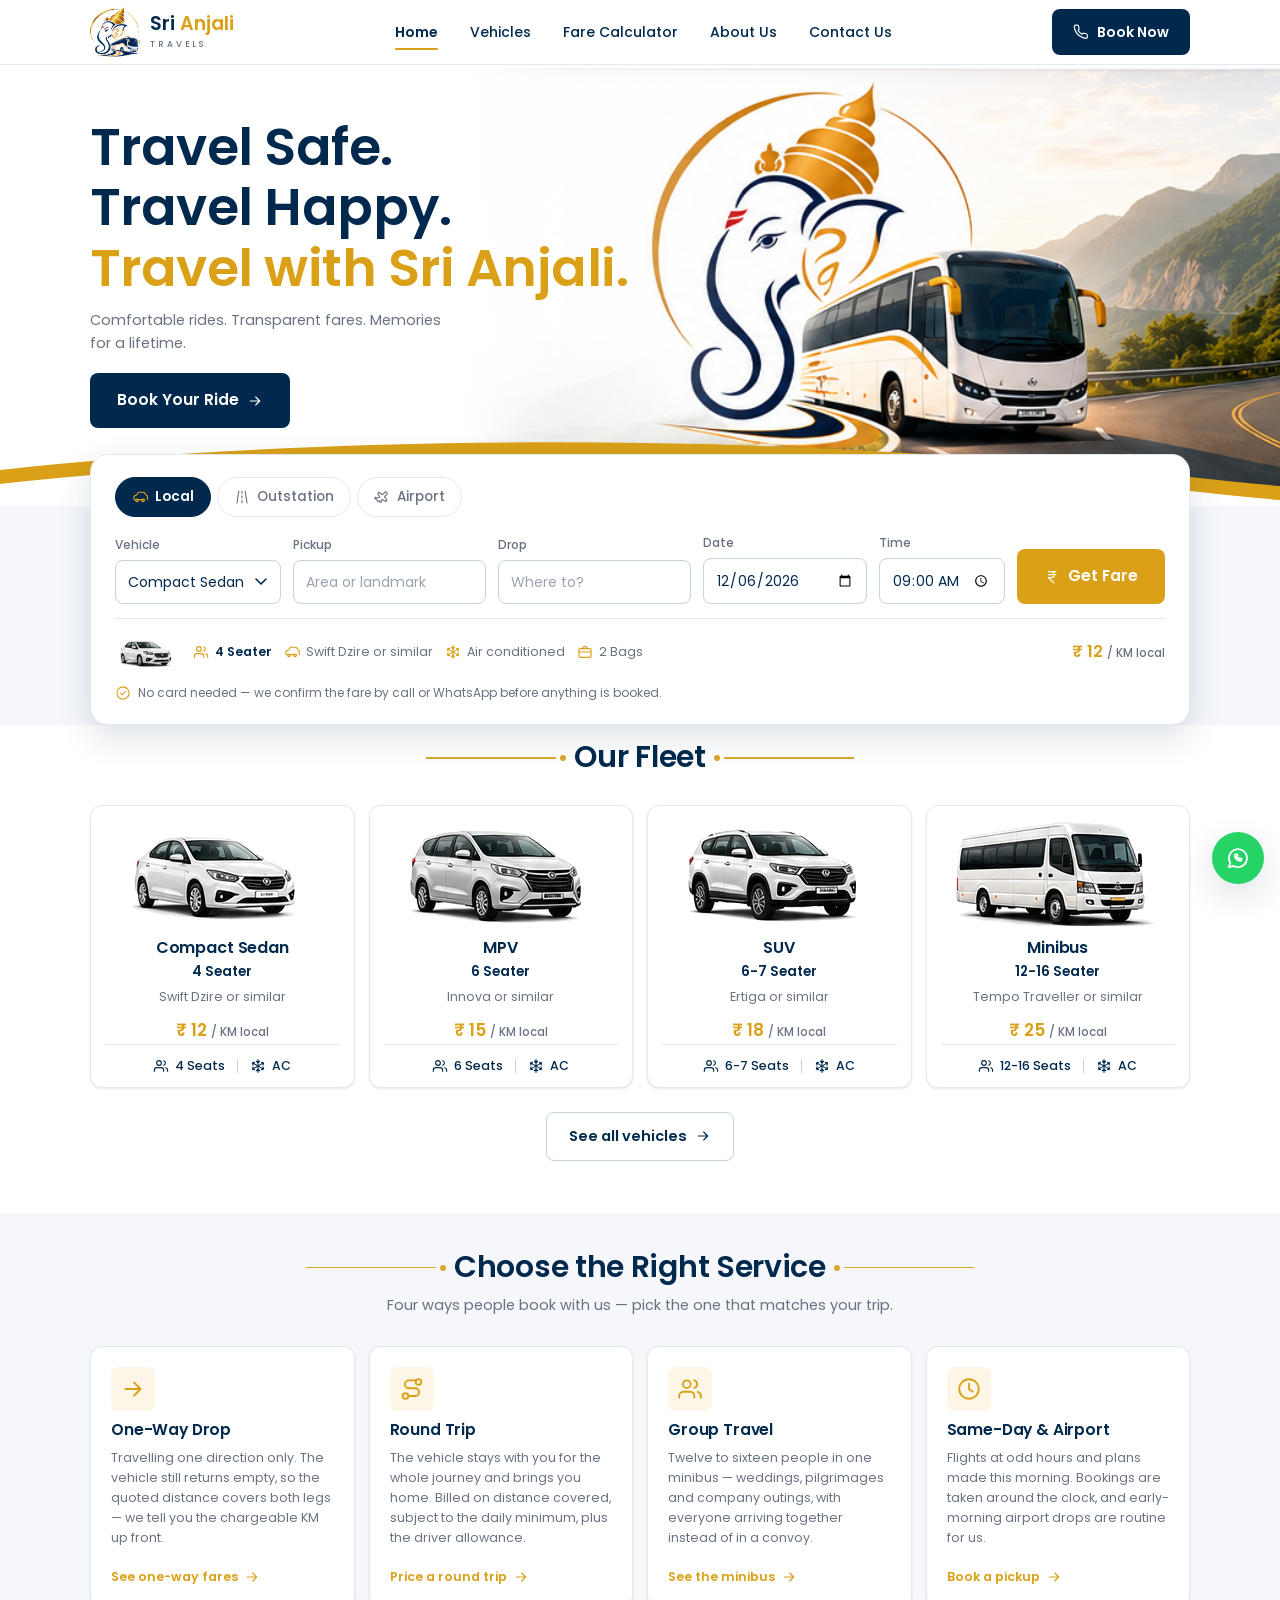
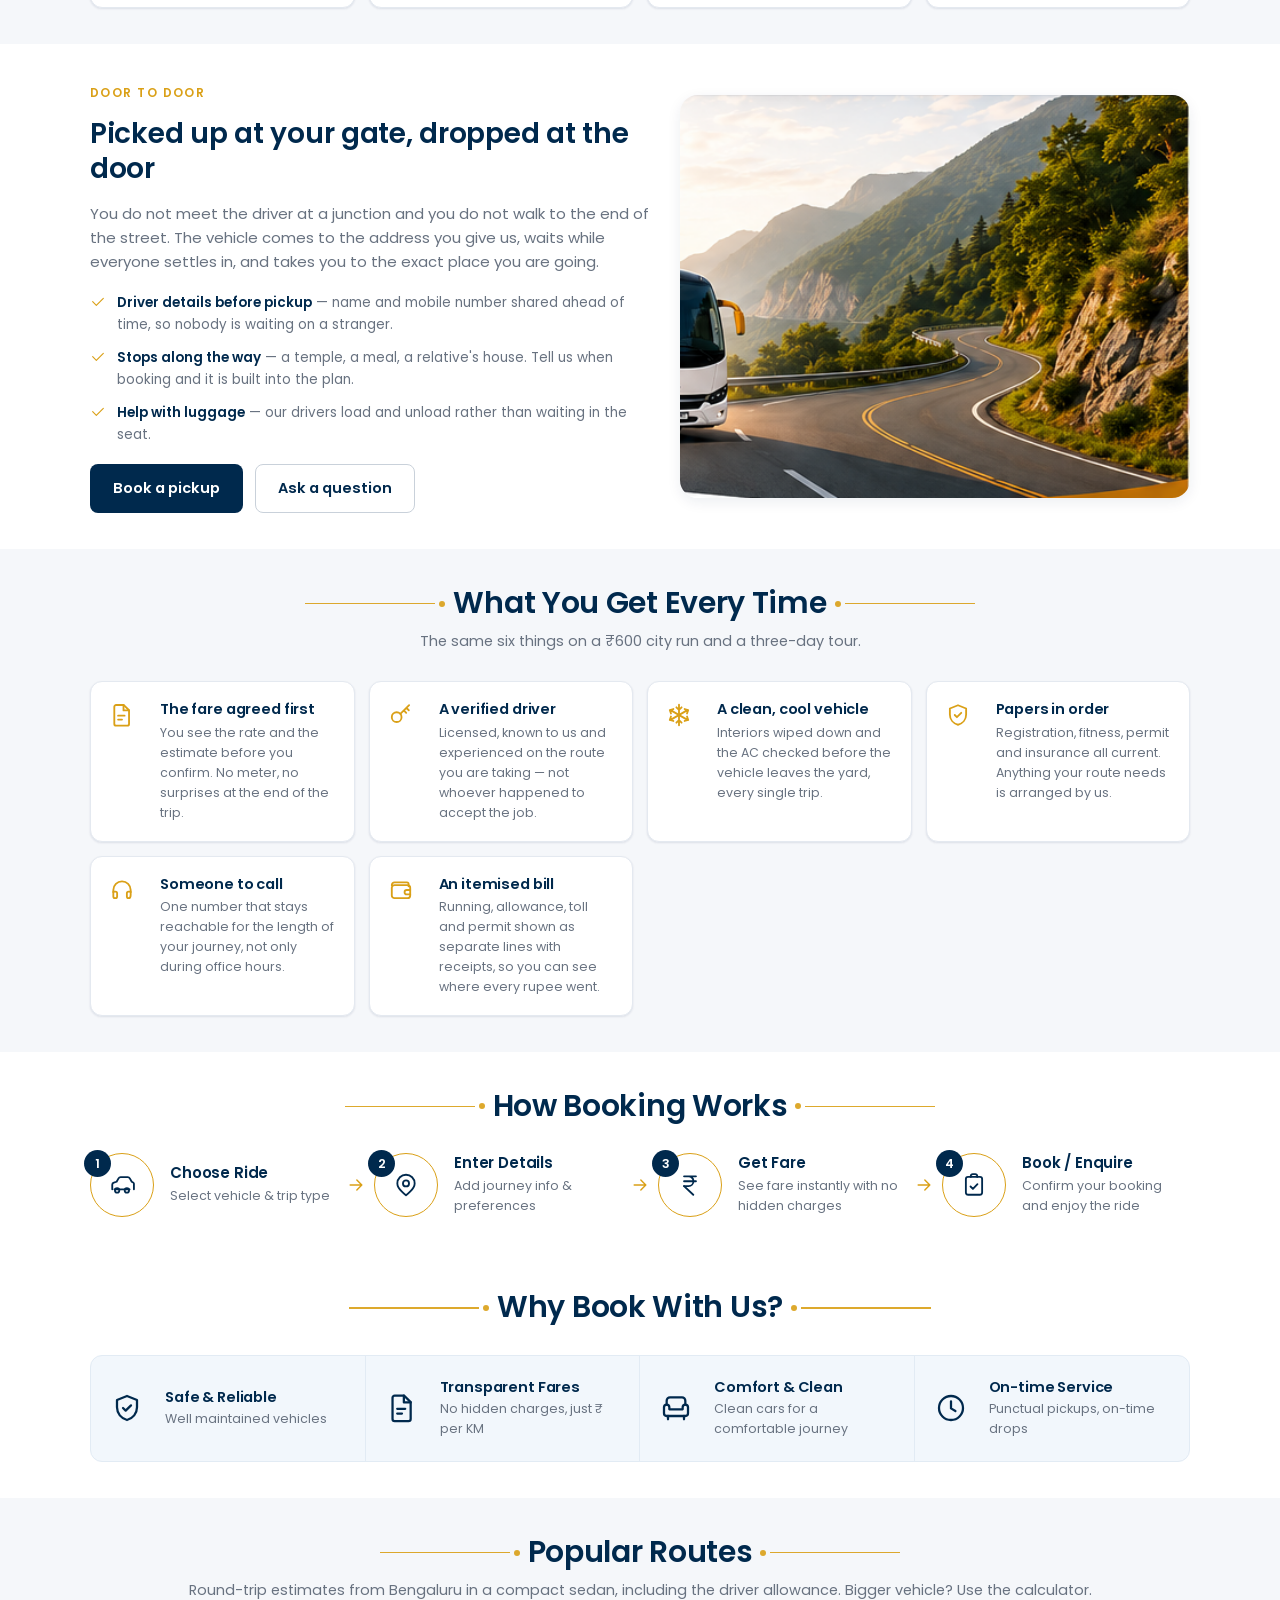
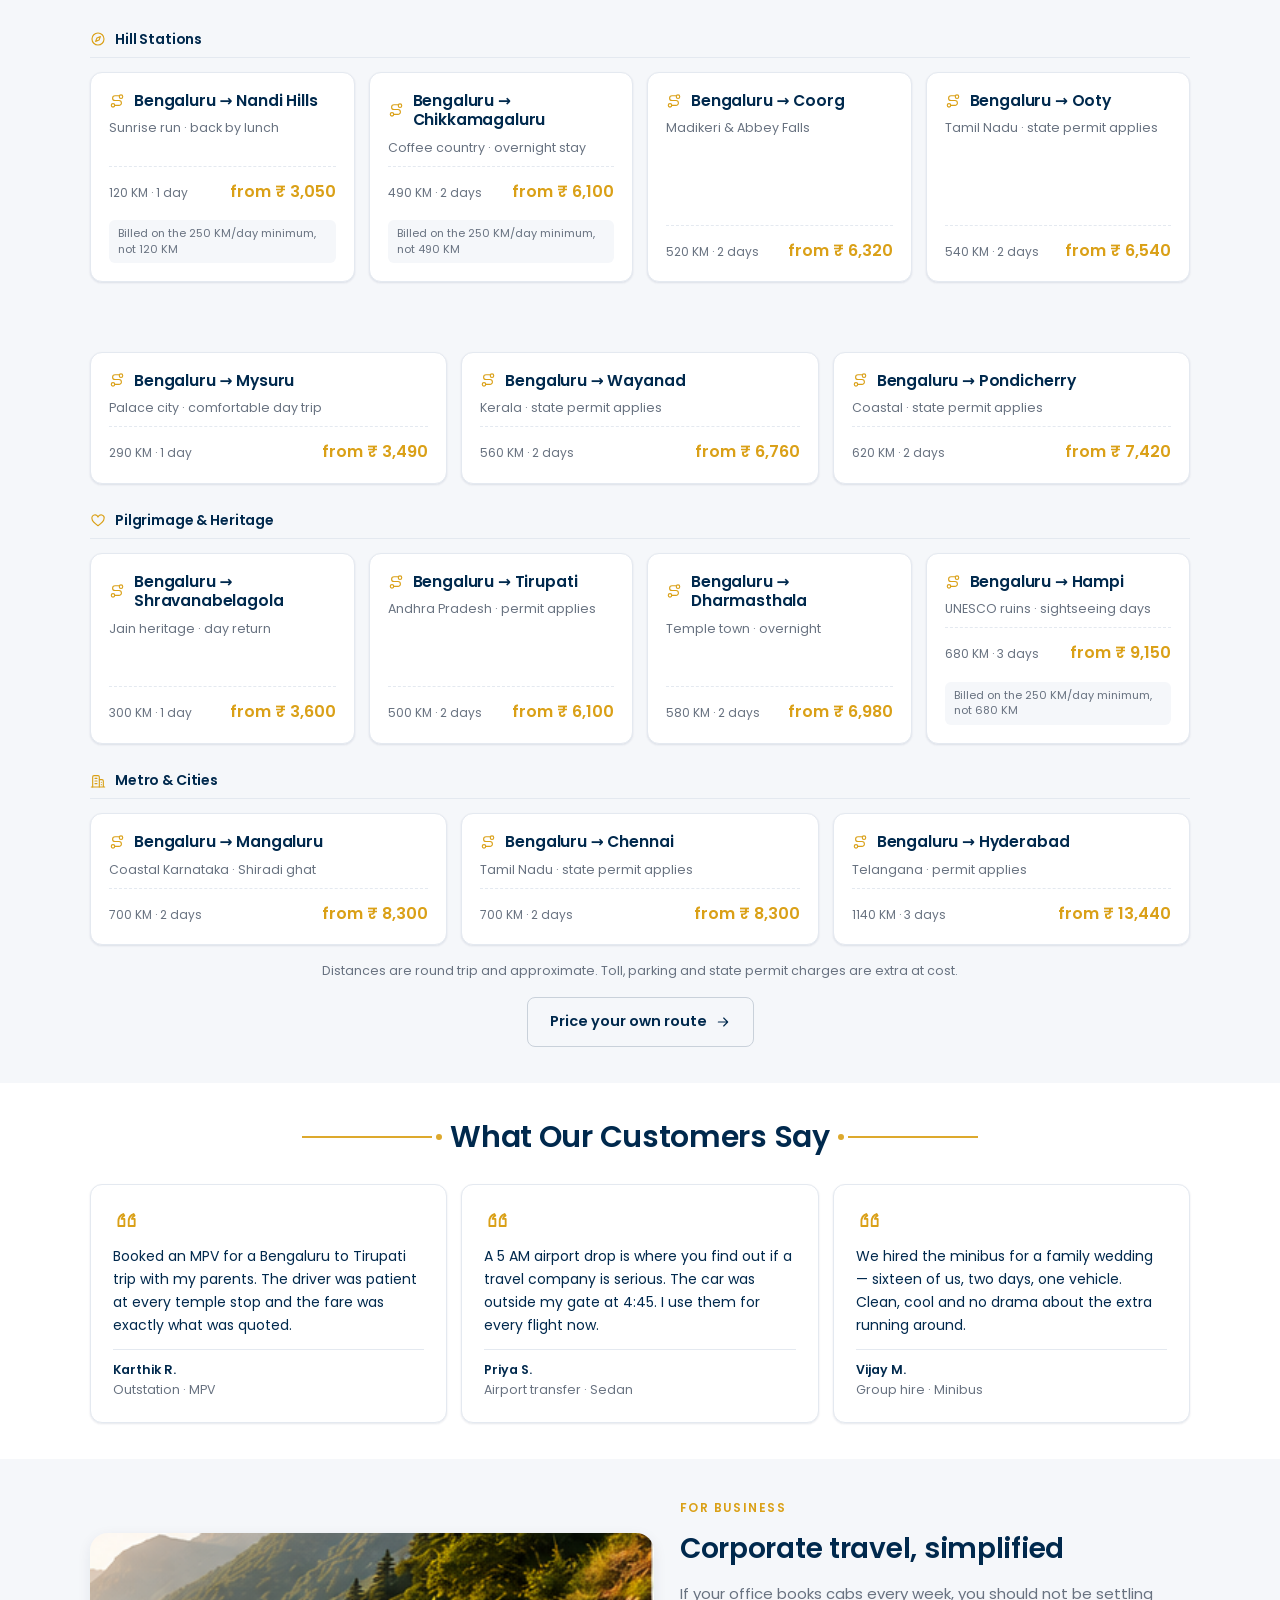
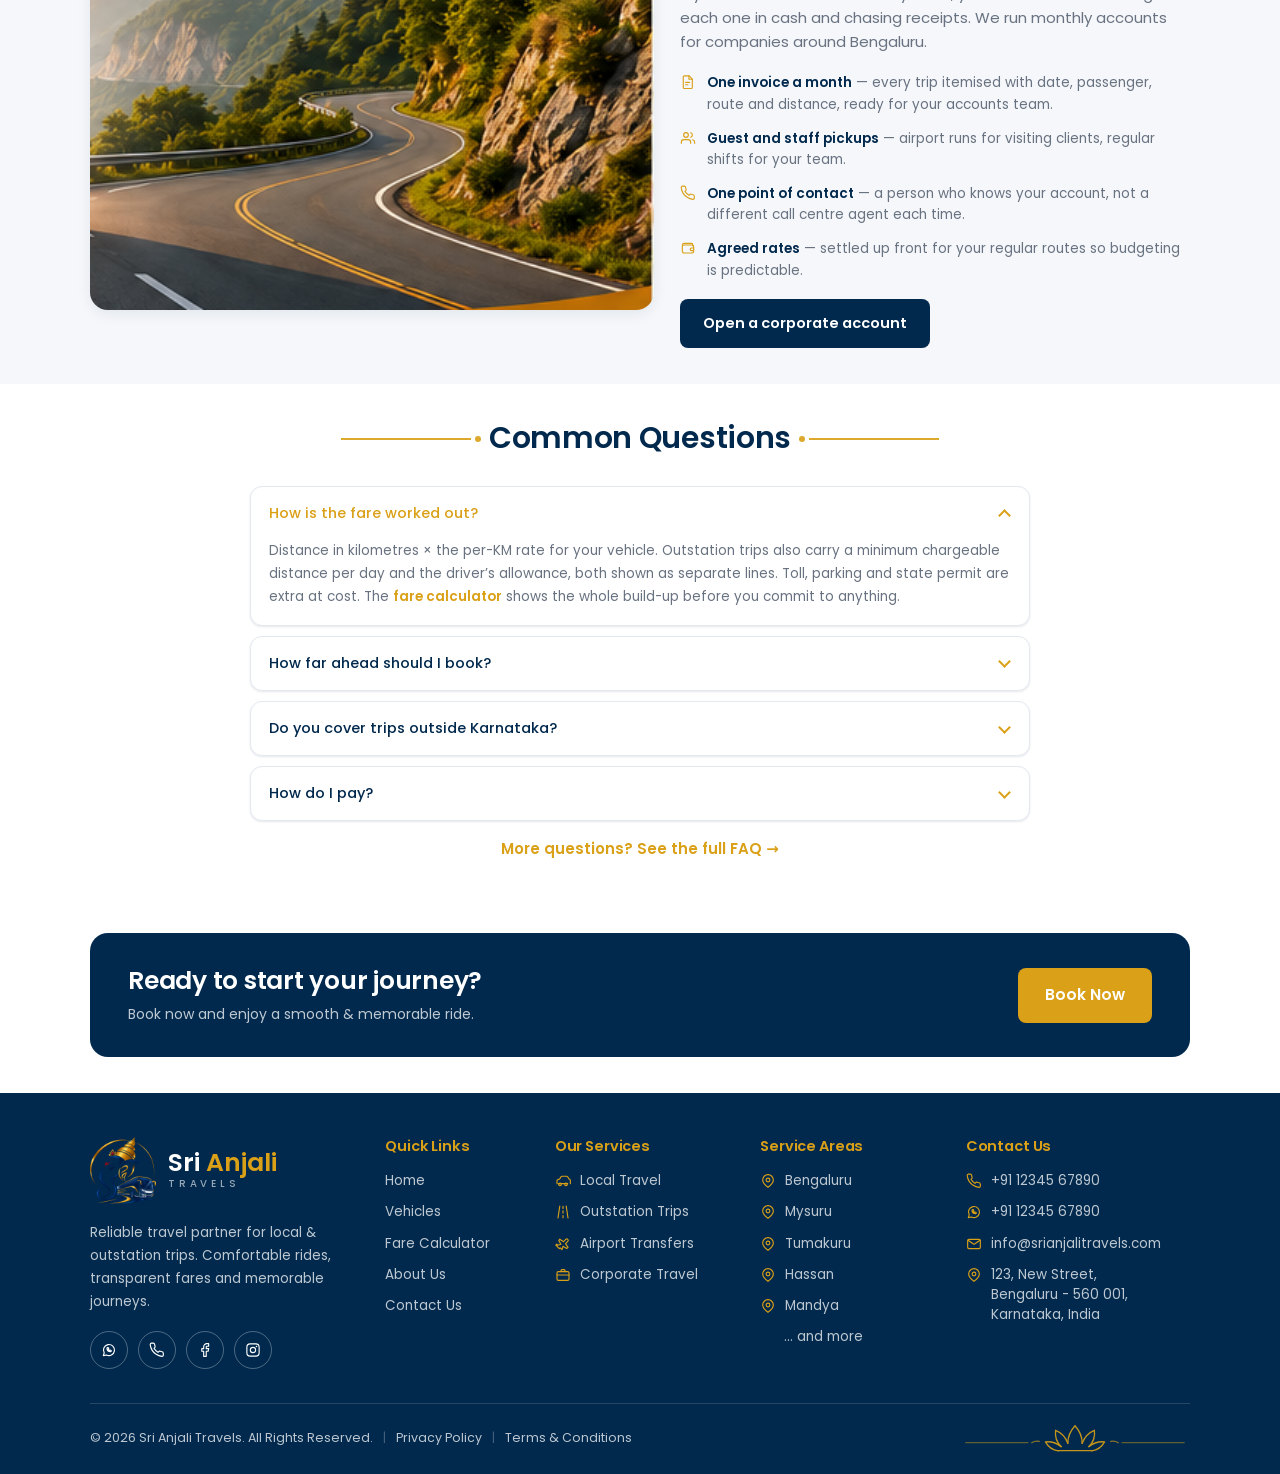
==== commit abe27aba: "Add vehicle picker and live details to the hero quote widget The widget asked for the trip but never" ====
--- a/index.html
+++ b/index.html
@@ -54,6 +54,10 @@
 
       <div class="hsearch__grid">
         <div class="field">
+          <label for="qVehicle">Vehicle</label>
+          <select class="select" id="qVehicle"></select>
+        </div>
+        <div class="field">
           <label for="qFrom">Pickup</label>
           <input class="input" id="qFrom" type="text" placeholder="Area or landmark">
         </div>
@@ -73,6 +77,9 @@
           <span class="ico ico--sm" data-ico="rupee"></span> Get Fare
         </button>
       </div>
+
+      <!-- live details for whichever vehicle is selected above -->
+      <div class="hsearch__veh" id="qVehInfo"></div>
 
       <p class="hsearch__note">
         <span class="ico ico--sm" data-ico="checkCircle"></span>
@@ -492,7 +499,38 @@
   (function () {
     var form = document.getElementById('quickQuote');
     var tabs = form.querySelector('.hsearch__tabs');
+    var vehSel = document.getElementById('qVehicle');
+    var vehInfo = document.getElementById('qVehInfo');
     var type = 'local';
+
+    vehSel.innerHTML = SA.VEHICLES.map(function (v) {
+      return '<option value="' + v.id + '">' + UI.esc(v.name) + '</option>';
+    }).join('');
+
+    /* Show what the chosen vehicle actually is, and its rate for the chosen
+       trip type, so nobody has to leave the widget to find out. */
+    function paintVehicle() {
+      var v = SA.vehicle(vehSel.value) || SA.VEHICLES[0];
+      var trip = type === 'outstation' ? 'outstation' : 'local';
+      var rate = SA.rateFor(v.id, trip);
+
+      vehInfo.innerHTML =
+        '<img src="' + v.img + '" alt="">' +
+        '<span class="bit"><span class="ico ico--sm" data-ico="users"></span>' +
+          '<strong>' + UI.esc(v.seats) + '</strong></span>' +
+        '<span class="bit"><span class="ico ico--sm" data-ico="car"></span>' +
+          UI.esc(v.example) + '</span>' +
+        '<span class="bit"><span class="ico ico--sm" data-ico="snow"></span>' +
+          'Air conditioned</span>' +
+        '<span class="bit"><span class="ico ico--sm" data-ico="bag"></span>' +
+          UI.esc(v.specs['Luggage Capacity']) + '</span>' +
+        '<span class="rate">₹ ' + rate + ' <span>/ KM ' + SA.tripLabel(trip).toLowerCase() +
+          '</span></span>';
+
+      UI.hydrateIcons(vehInfo);
+    }
+
+    vehSel.addEventListener('change', paintVehicle);
 
     var today = new Date();
     var iso = today.getFullYear() + '-' +
@@ -509,7 +547,10 @@
       Array.prototype.forEach.call(tabs.querySelectorAll('button'), function (x) {
         x.setAttribute('aria-selected', x === b ? 'true' : 'false');
       });
+      paintVehicle();
     });
+
+    paintVehicle();
 
     form.addEventListener('submit', function (e) {
       e.preventDefault();
@@ -519,6 +560,7 @@
       if (type === 'airport' && !drop) drop = 'Kempegowda International Airport';
 
       window.location.href = 'booking.html?' + UI.query({
+        v: vehSel.value,
         type: tripType,
         from: document.getElementById('qFrom').value.trim(),
         to: drop,
--- a/assets/css/styles.css
+++ b/assets/css/styles.css
@@ -256,7 +256,24 @@
 .hsearch__tabs button[aria-selected="true"] .ico{color:var(--gold)}
 .hsearch__grid{display:grid;gap:12px}
 @media(min-width:700px){.hsearch__grid{grid-template-columns:repeat(2,minmax(0,1fr))}}
-@media(min-width:1040px){.hsearch__grid{grid-template-columns:1.2fr 1.2fr .8fr .7fr auto;align-items:end}}
+@media(min-width:1040px){
+  .hsearch__grid{grid-template-columns:.95fr 1.1fr 1.1fr .82fr .72fr auto;align-items:end}
+}
+
+/* details for the vehicle picked in the widget */
+.hsearch__veh{
+  display:flex;align-items:center;gap:12px;flex-wrap:wrap;
+  margin-top:14px;padding-top:14px;border-top:1px solid var(--line);
+}
+.hsearch__veh img{width:66px;height:38px;object-fit:contain;flex:none}
+.hsearch__veh .bit{display:inline-flex;align-items:center;gap:6px;font-size:12.5px;color:var(--grey)}
+.hsearch__veh .bit .ico{color:var(--gold)}
+.hsearch__veh .bit strong{color:var(--navy);font-weight:600}
+.hsearch__veh .rate{
+  margin-left:auto;font-size:16px;font-weight:600;color:var(--gold);white-space:nowrap;
+}
+.hsearch__veh .rate span{font-size:11.5px;font-weight:500;color:var(--grey)}
+@media(max-width:520px){.hsearch__veh .rate{margin-left:0}}
 .hsearch .field label{font-size:12px;color:var(--grey);font-weight:500}
 .hsearch .input,.hsearch .select{padding:10px 12px;font-size:14px}
 .hsearch__go{white-space:nowrap}
@@ -834,6 +851,47 @@
 .hidden{display:none !important}
 .sr-only{position:absolute;width:1px;height:1px;padding:0;margin:-1px;overflow:hidden;clip:rect(0 0 0 0);white-space:nowrap;border:0}
 
+/* ---------- scroll reveal ----------
+   Everything here is gated on BOTH .js-reveal (added by app.js) and a
+   no-preference motion query, so content stays visible if JS never runs or the
+   visitor has asked for reduced motion. */
+@media(prefers-reduced-motion:no-preference){
+  .js-reveal [data-reveal]{
+    opacity:0;
+    transform:translateY(22px);
+    transition:opacity .6s cubic-bezier(.22,.61,.36,1),
+               transform .6s cubic-bezier(.22,.61,.36,1);
+  }
+  .js-reveal [data-reveal].is-visible{opacity:1;transform:none}
+
+  /* hero copy rises on load rather than waiting for a scroll */
+  .js-reveal .hero__copy > *{animation:sa-rise .75s cubic-bezier(.22,.61,.36,1) backwards}
+  .js-reveal .hero__copy > *:nth-child(1){animation-delay:.06s}
+  .js-reveal .hero__copy > *:nth-child(2){animation-delay:.16s}
+  .js-reveal .hero__copy > *:nth-child(3){animation-delay:.26s}
+  .js-reveal .hero__scene{animation:sa-fade 1s ease .2s backwards}
+  .js-reveal .hsearch{animation:sa-rise .7s cubic-bezier(.22,.61,.36,1) .34s backwards}
+}
+
+@keyframes sa-rise{from{opacity:0;transform:translateY(18px)}to{opacity:1;transform:none}}
+@keyframes sa-fade{from{opacity:0}to{opacity:1}}
+
+/* header lifts off the page once you scroll */
+.site-header{transition:box-shadow .22s ease}
+.site-header.is-stuck{box-shadow:0 4px 18px rgba(0,41,77,.11)}
+
+/* back to top, tucked above the WhatsApp button */
+.to-top{
+  position:fixed;right:16px;bottom:78px;z-index:79;width:44px;height:44px;
+  border-radius:50%;border:1px solid var(--line);background:var(--white);
+  color:var(--navy);display:grid;place-items:center;cursor:pointer;
+  box-shadow:var(--sh-2);opacity:0;pointer-events:none;transform:translateY(10px);
+  transition:opacity .25s,transform .25s,background .18s,color .18s;
+}
+.to-top.show{opacity:1;pointer-events:auto;transform:none}
+.to-top:hover{background:var(--navy);color:var(--white);border-color:var(--navy)}
+.to-top .ico{width:20px;height:20px}
+
 @media(prefers-reduced-motion:reduce){
   *{animation:none !important;transition:none !important;scroll-behavior:auto !important}
 }
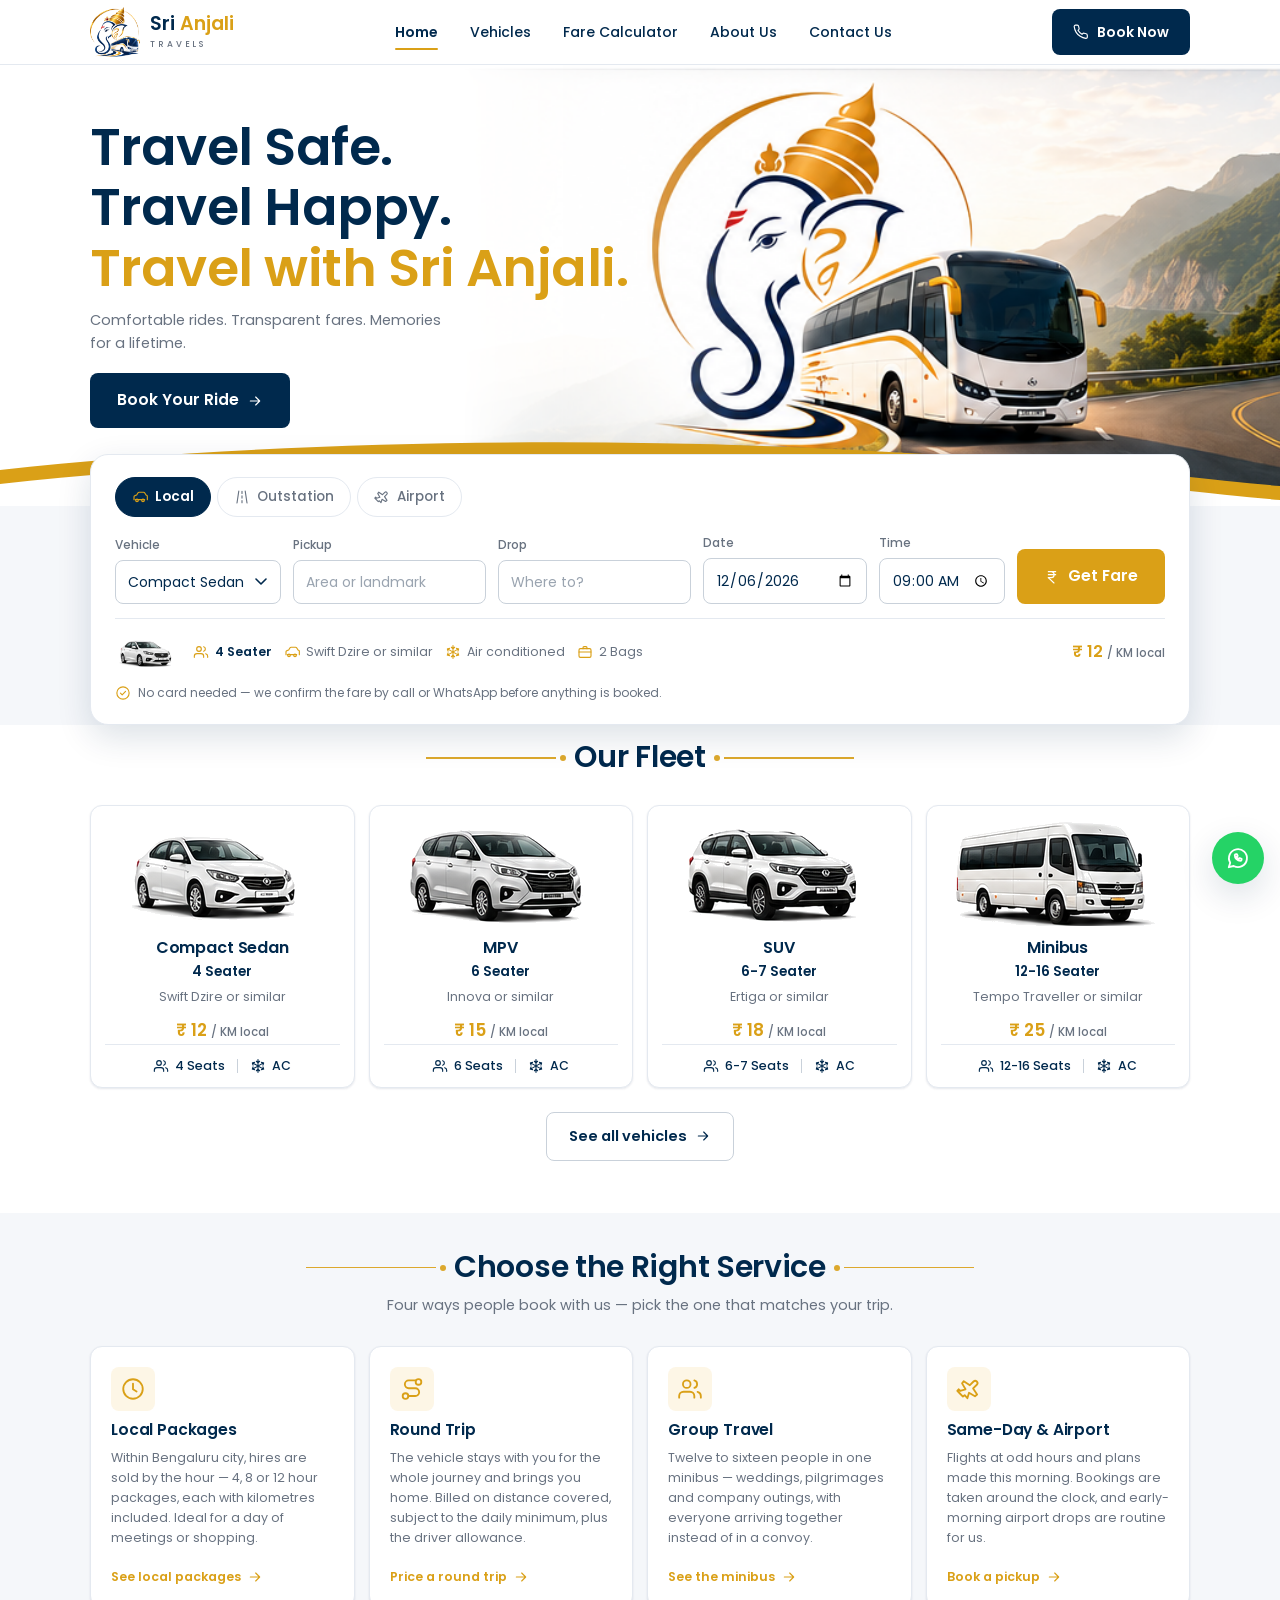
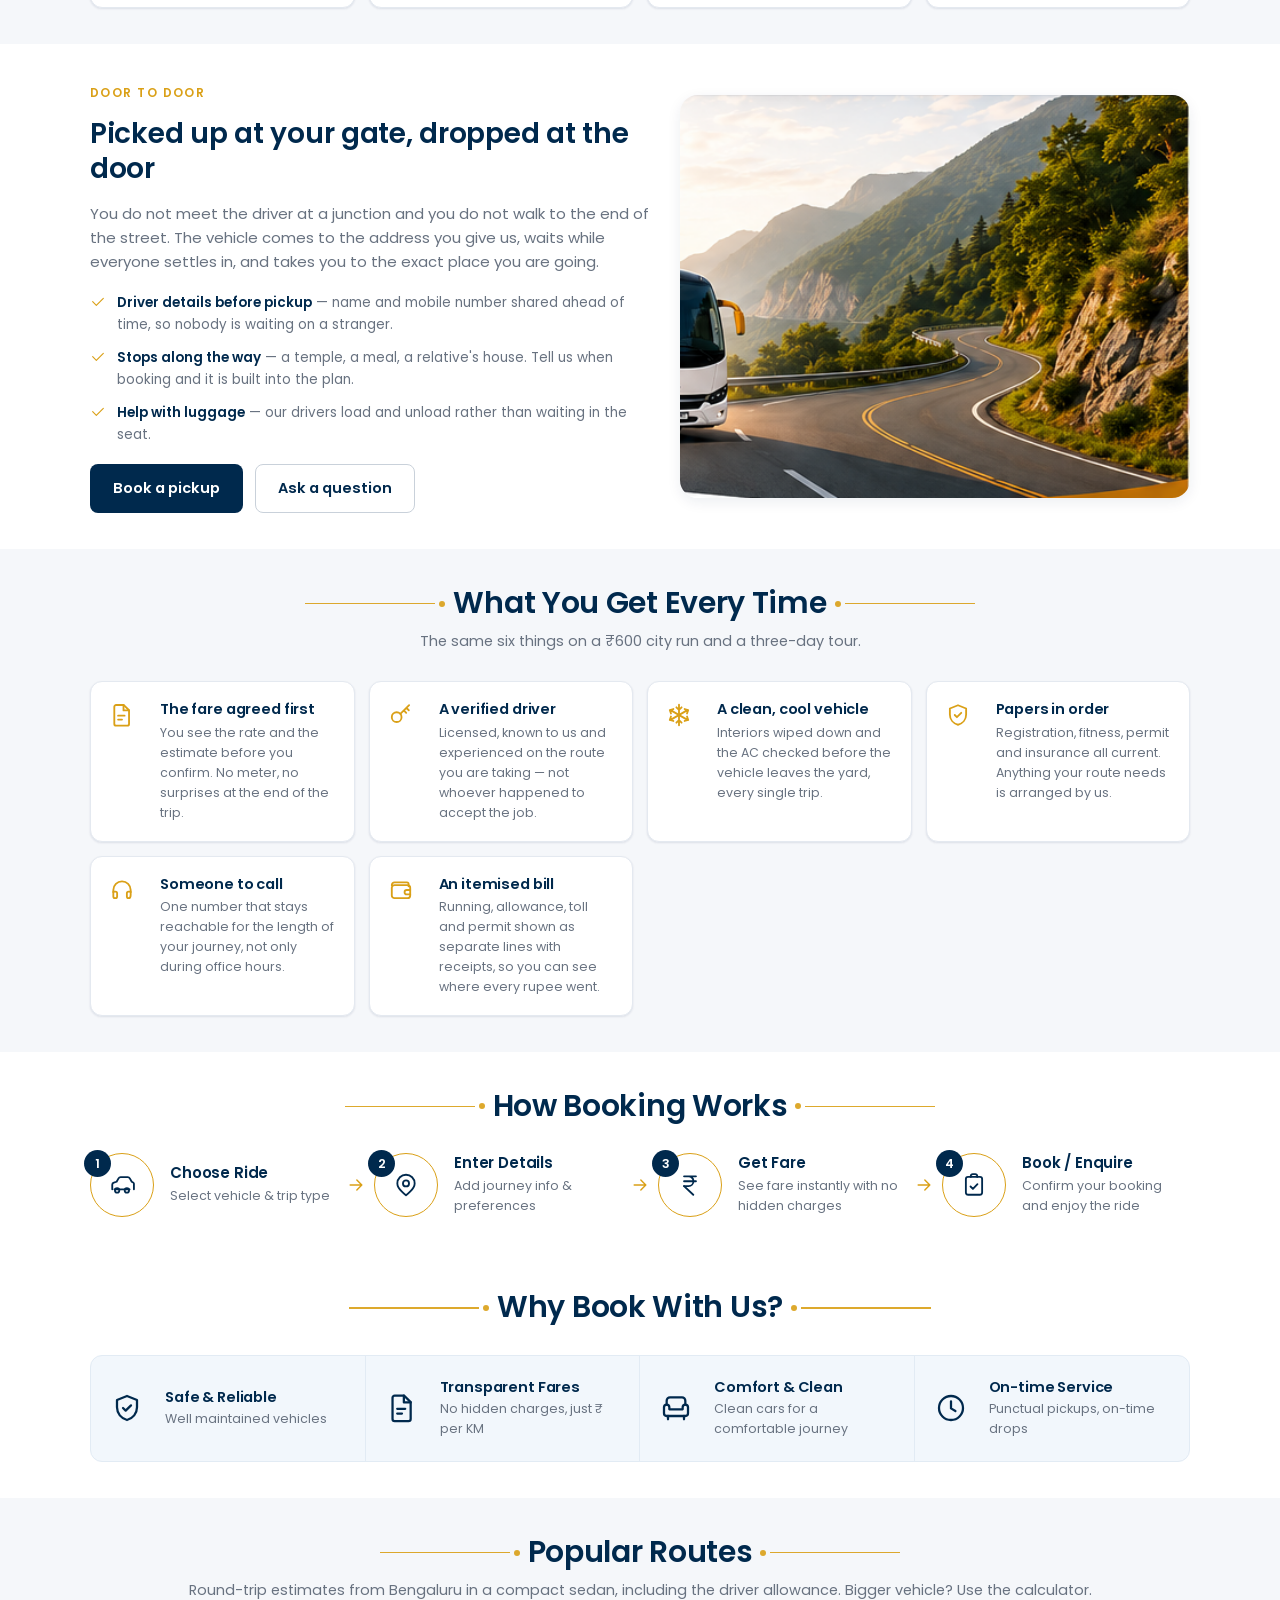
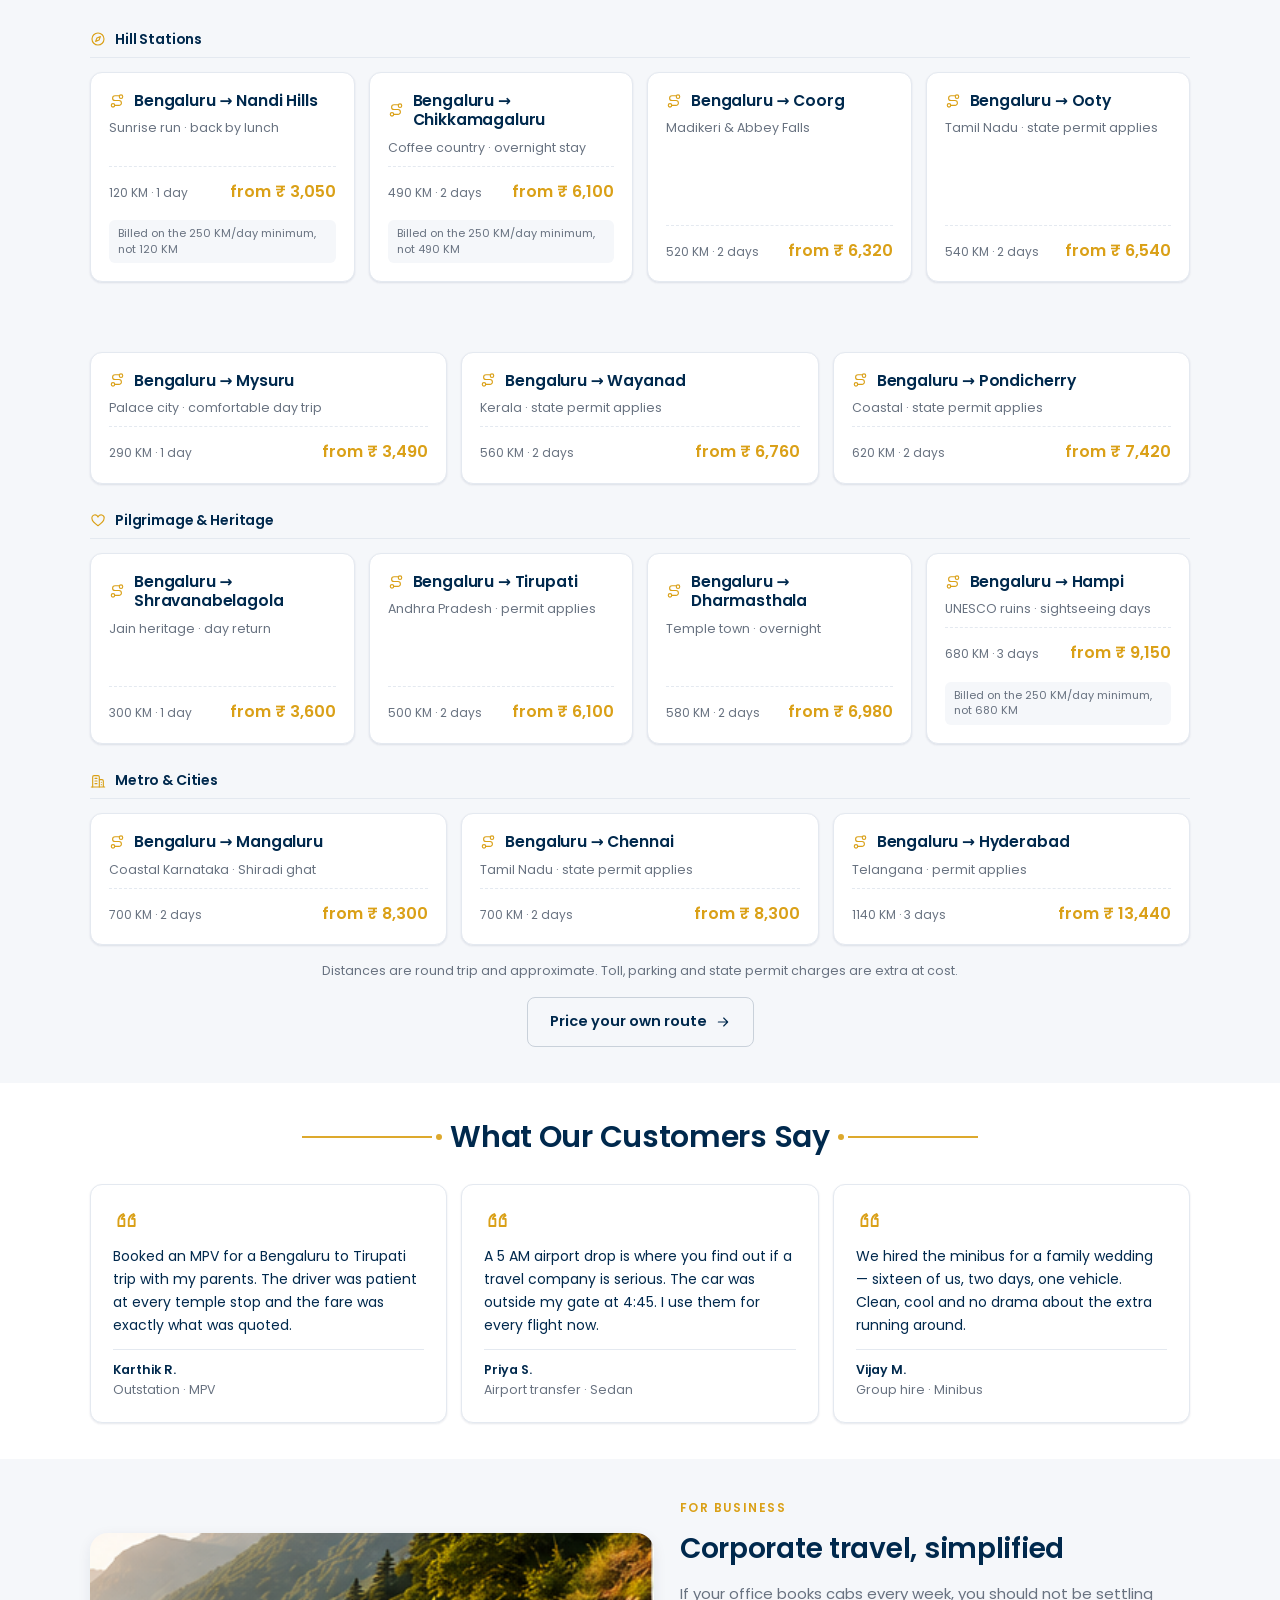
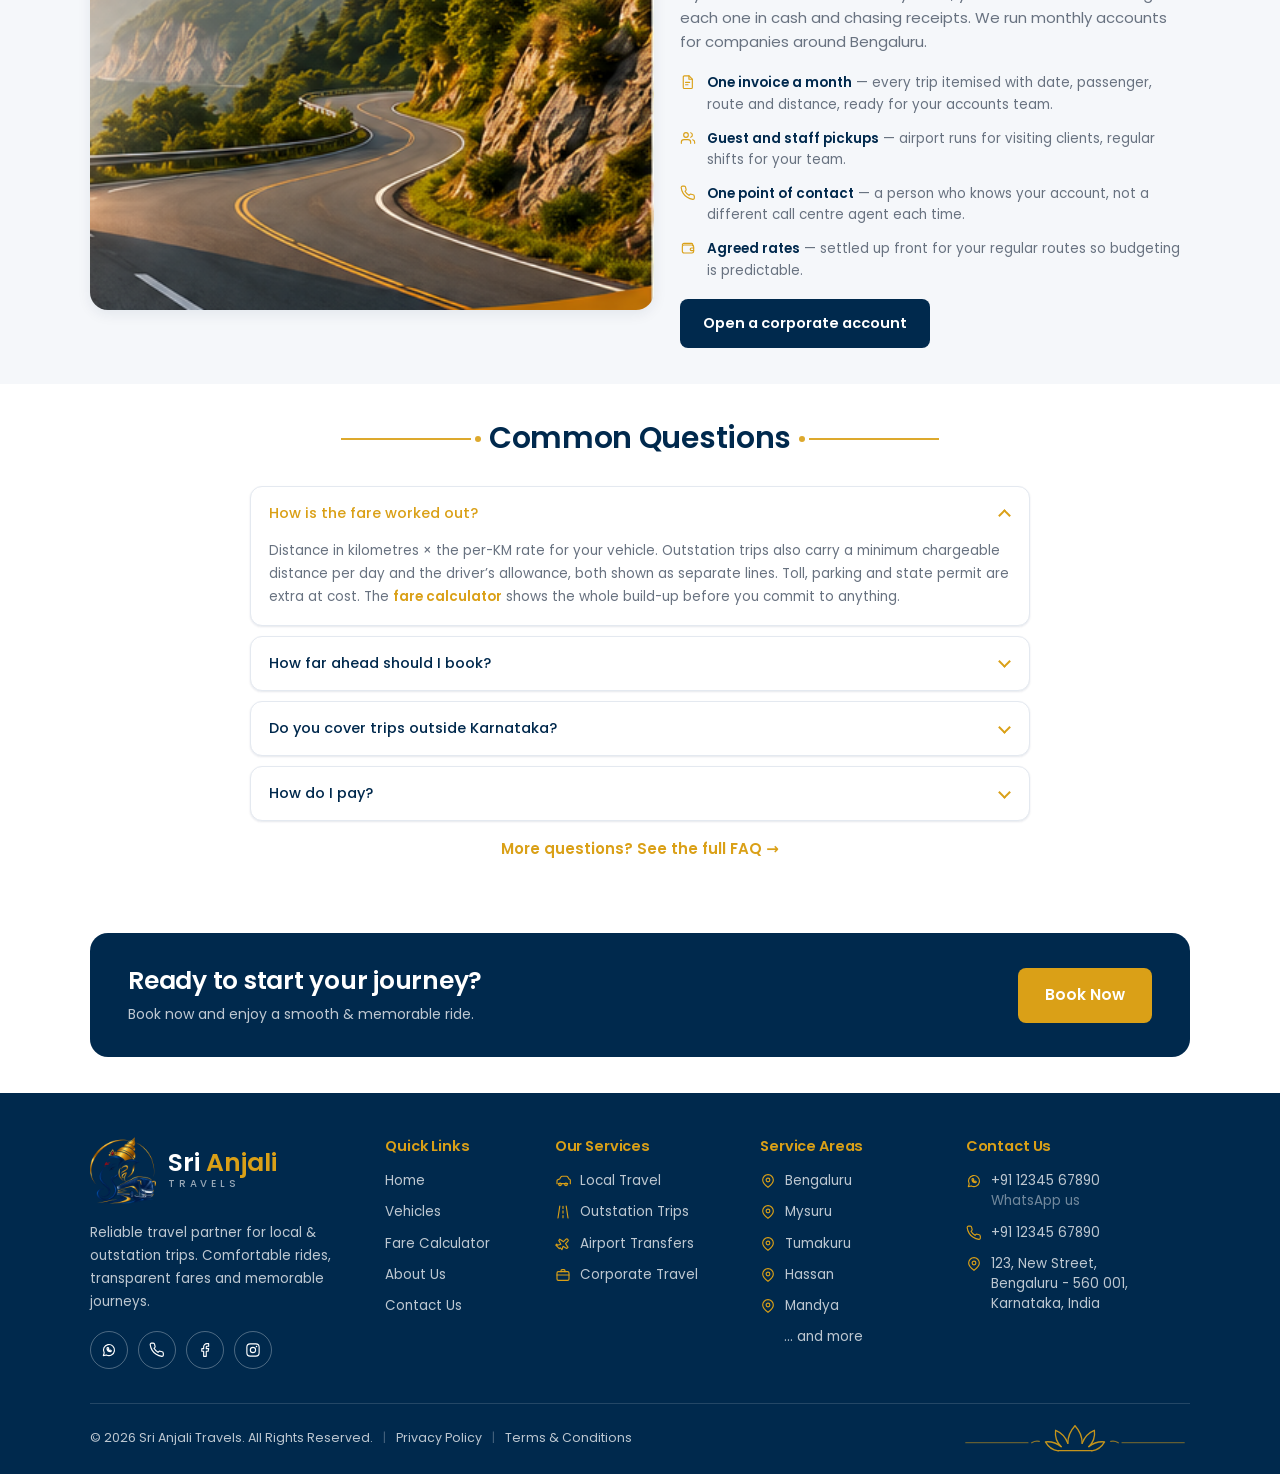
==== commit df258d47: "Round trips only, local hourly packages, WhatsApp-first contact Business model corrections from the " ====
--- a/index.html
+++ b/index.html
@@ -111,12 +111,12 @@
     </div>
     <div class="wrap">
       <div class="scards">
-        <a class="scard" href="fare-calculator.html?type=outstation">
-          <span class="scard__ico"><span class="ico ico--lg" data-ico="arrowRight"></span></span>
-          <h3>One-Way Drop</h3>
-          <p>Travelling one direction only. The vehicle still returns empty, so the quoted
-            distance covers both legs — we tell you the chargeable KM up front.</p>
-          <span class="scard__more">See one-way fares
+        <a class="scard" href="fare-calculator.html?type=local">
+          <span class="scard__ico"><span class="ico ico--lg" data-ico="clock"></span></span>
+          <h3>Local Packages</h3>
+          <p>Within Bengaluru city, hires are sold by the hour — 4, 8 or 12 hour packages,
+            each with kilometres included. Ideal for a day of meetings or shopping.</p>
+          <span class="scard__more">See local packages
             <span class="ico ico--sm" data-ico="arrowRight"></span></span>
         </a>
 
@@ -139,7 +139,7 @@
         </a>
 
         <a class="scard" href="booking.html">
-          <span class="scard__ico"><span class="ico ico--lg" data-ico="clock"></span></span>
+          <span class="scard__ico"><span class="ico ico--lg" data-ico="plane"></span></span>
           <h3>Same-Day &amp; Airport</h3>
           <p>Flights at odd hours and plans made this morning. Bookings are taken around the
             clock, and early-morning airport drops are routine for us.</p>
--- a/assets/css/styles.css
+++ b/assets/css/styles.css
@@ -615,6 +615,10 @@
   padding:7px 15px;font-size:13px;font-weight:500;
 }
 .chip--muted{color:var(--grey);border-style:dashed}
+button.chip{cursor:pointer;transition:background .16s,border-color .16s,color .16s}
+button.chip:hover{border-color:var(--gold)}
+button.chip.chip--on{background:var(--navy);border-color:var(--navy);color:var(--white)}
+.input.is-locked{background:var(--mist);color:var(--grey);cursor:not-allowed}
 
 .iconrow{display:grid;grid-template-columns:repeat(3,minmax(0,1fr));gap:8px;text-align:center}
 .iconrow div{padding:12px 6px;background:var(--mist);border-radius:var(--r);border:1px solid var(--line)}
